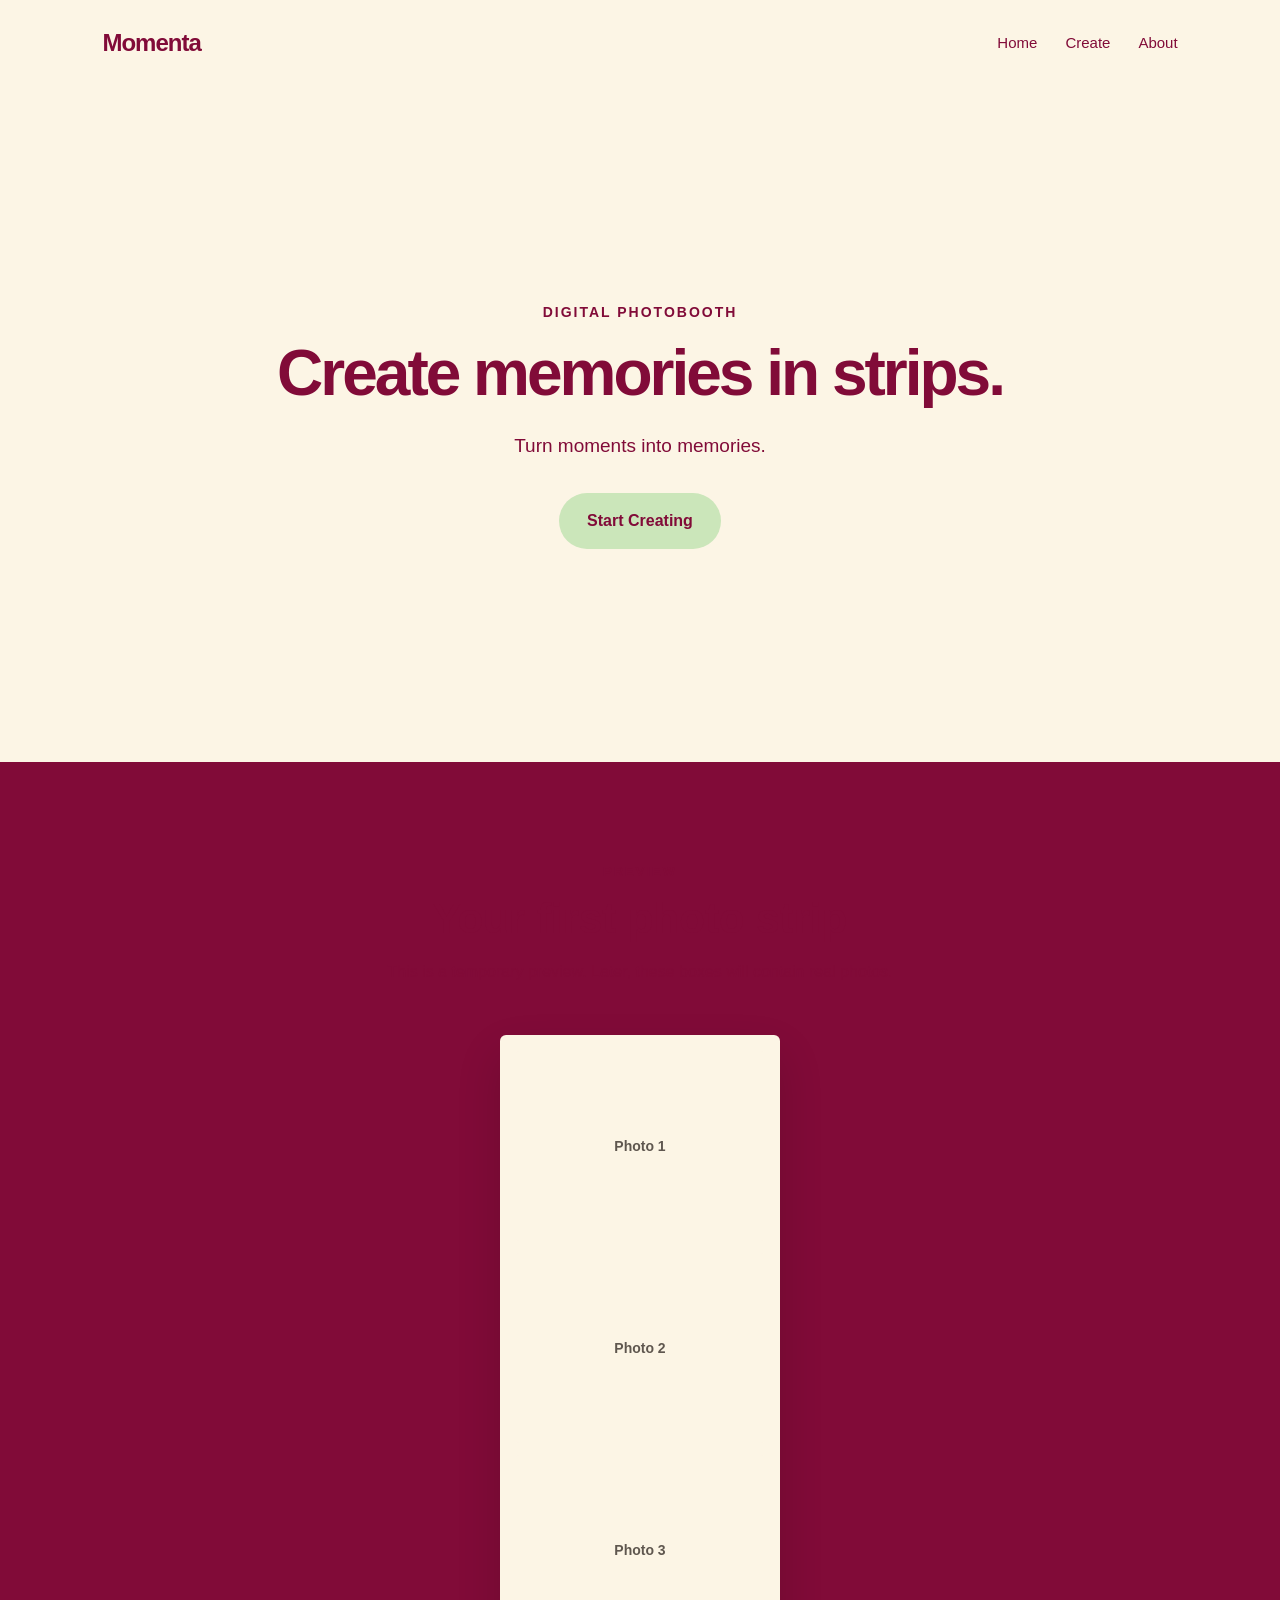
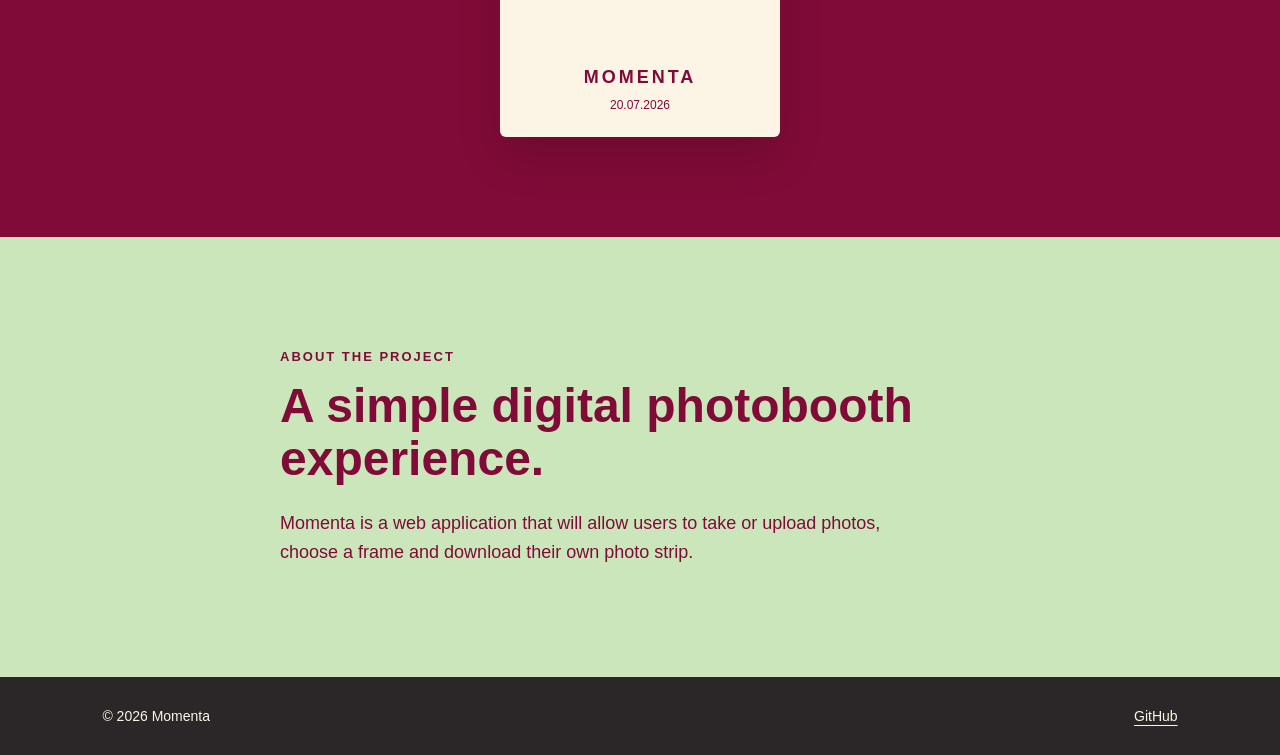
==== index1.html @ 950ce500 "Learn JavaScript fundamentals" ====
<!DOCTYPE html>
<html lang="en">
<head>
    <meta charset="UTF-8">

    <meta
        name="viewport"
        content="width=device-width, initial-scale=1.0"
    >

    <title>Momenta</title>

    <link rel="stylesheet" href="style.css">
</head>

<body>

    <!-- HEADER -->
    <header class="header">

        <a href="#" class="logo">
            Momenta
        </a>

        <nav class="navigation">
            <a href="#home">Home</a>
            <a href="#preview">Create</a>
            <a href="#about">About</a>
        </nav>

    </header>


    <!-- MAIN CONTENT -->
    <main>

        <!-- HERO SECTION -->
        <section class="hero" id="home">

            <div class="hero-content">

                <p class="hero-label">
                    Digital Photobooth
                </p>

                <h1>
                    Create memories in strips.
                </h1>

                <p class="hero-description">
                    Turn moments into memories.
                </p>

                <a href="#preview" class="primary-button">
                    Start Creating
                </a>

            </div>

        </section>


        <!-- PREVIEW SECTION -->
        <section class="preview-section" id="preview">

            <div class="section-heading">

                <p class="section-label">
                    Preview
                </p>

                <h2>
                    Your first photo strip
                </h2>

                <p>
                    This is a temporary preview. Later, these
                    boxes will contain real photos.
                </p>

            </div>


            <div class="photo-strip">

                <div class="photo-placeholder">
                    <span>Photo 1</span>
                </div>

                <div class="photo-placeholder">
                    <span>Photo 2</span>
                </div>

                <div class="photo-placeholder">
                    <span>Photo 3</span>
                </div>

                <p class="photo-strip-title">
                    MOMENTA
                </p>

                <p class="photo-strip-date">
                    20.07.2026
                </p>

            </div>

        </section>


        <!-- ABOUT SECTION -->
        <section class="about-section" id="about">

            <div class="about-content">

                <p class="section-label">
                    About the project
                </p>

                <h2>
                    A simple digital photobooth experience.
                </h2>

                <p>
                    Momenta is a web application that will allow
                    users to take or upload photos, choose a frame
                    and download their own photo strip.
                </p>

            </div>

        </section>

    </main>


    <!-- FOOTER -->
    <footer class="footer">

        <p>
            © 2026 Momenta
        </p>

        <a
            href="https://github.com/esmaktass/momenta-photobooth"
            target="_blank"
            rel="noopener noreferrer"
        >
            GitHub
        </a>

    </footer>

</body>
</html>
---- style.css ----
/* -------------------- */
/* GENERAL RESET        */
/* -------------------- */

* {
    margin: 0;
    padding: 0;
    box-sizing: border-box;
}


/* -------------------- */
/* GLOBAL STYLES        */
/* -------------------- */

html {
    scroll-behavior: smooth;
}

body {
    font-family: Arial, Helvetica, sans-serif;
    background-color: #FCF5E5;
    color: #810B38;
    line-height: 1.6;
}

a {
    color: inherit;
    text-decoration: none;
}


/* -------------------- */
/* HEADER               */
/* -------------------- */

.header {
    width: 100%;

    display: flex;
    justify-content: space-between;
    align-items: center;

    padding: 24px 8%;

    background-color: #FCF5E5;

    border-bottom: 1px solid #FCF5E5;
}

.logo {
    font-size: 24px;
    font-weight: 700;
    letter-spacing: -1px;
}

.navigation {
    display: flex;
    align-items: center;
    gap: 28px;
}

.navigation a {
    font-size: 15px;
    font-weight: 500;

    transition: opacity 0.2s ease;
}

.navigation a:hover {
    opacity: 0.55;
}


/* -------------------- */
/* HERO SECTION         */
/* -------------------- */

.hero {
    min-height: 75vh;

    display: flex;
    justify-content: center;
    align-items: center;

    padding: 80px 8%;
}

.hero-content {
    max-width: 760px;
    text-align: center;
}

.hero-label {
    margin-bottom: 16px;

    font-size: 14px;
    font-weight: 700;

    letter-spacing: 2px;
    text-transform: uppercase;
}

.hero h1 {
    font-size: 64px;
    line-height: 1.05;
    letter-spacing: -3px;
}

.hero-description {
    max-width: 580px;

    margin: 24px auto 0;

    font-size: 19px;
    color: #810B38;
}

.primary-button {
    display: inline-block;

    margin-top: 32px;
    padding: 15px 28px;

    background-color: #CBE6BA;
    color: #810B38;

    border-radius: 999px;

    font-size: 16px;
    font-weight: 600;

    transition:
        transform 0.2s ease,
        opacity 0.2s ease;
}

.primary-button:hover {
    transform: translateY(-2px);
    opacity: 0.85;
}


/* -------------------- */
/* PREVIEW SECTION      */
/* -------------------- */

.preview-section {
    display: flex;
    flex-direction: column;
    align-items: center;

    padding: 100px 8%;

    background-color: #810B38;
}

.section-heading {
    max-width: 650px;

    margin-bottom: 50px;

    text-align: center;
}

.section-label {
    margin-bottom: 12px;

    font-size: 13px;
    font-weight: 700;

    letter-spacing: 2px;
    text-transform: uppercase;
}

.section-heading h2 {
    margin-bottom: 16px;

    font-size: 42px;
    line-height: 1.15;
}

.section-heading p:last-child {
    color: #810B38;
}


/* -------------------- */
/* PHOTO STRIP          */
/* -------------------- */

.photo-strip {
    width: 280px;

    display: flex;
    flex-direction: column;
    gap: 12px;

    padding: 16px 16px 22px;

    background-color: #FCF5E5;

    border-radius: 6px;

    box-shadow: 0 20px 45px rgba(0, 0, 0, 0.14);
}

.photo-placeholder {
    height: 190px;

    display: flex;
    justify-content: center;
    align-items: center;

    background-color: #FCF5E5;

    border-radius: 3px;

    color: #5f574f;
    font-size: 14px;
    font-weight: 600;
}

.photo-strip-title {
    margin-top: 6px;

    text-align: center;

    font-size: 18px;
    font-weight: 700;
    letter-spacing: 3px;
}

.photo-strip-date {
    margin-top: -8px;

    text-align: center;

    font-size: 12px;
    color: #810B38;
}


/* -------------------- */
/* ABOUT SECTION        */
/* -------------------- */

.about-section {
    padding: 110px 8%;

    background-color: #CBE6BA;
    color: #810B38;
}

.about-content {
    max-width: 720px;
    margin: 0 auto;
}

.about-content h2 {
    margin-bottom: 24px;

    font-size: 48px;
    line-height: 1.1;
}

.about-content p:last-child {
    max-width: 630px;

    font-size: 18px;
    color: #810B38;
}


/* -------------------- */
/* FOOTER               */
/* -------------------- */

.footer {
    display: flex;
    justify-content: space-between;
    align-items: center;

    padding: 28px 8%;

    background-color: #2b2728;
    color: #FCF5E5;

    font-size: 14px;
}

.footer a {
    text-decoration: underline;
    text-underline-offset: 4px;
}


/* -------------------- */
/* TABLET DESIGN        */
/* -------------------- */

@media (max-width: 768px) {

    .header {
        flex-direction: column;
        gap: 18px;

        padding: 22px 6%;
    }

    .navigation {
        gap: 20px;
    }

    .hero {
        min-height: 65vh;
        padding: 70px 6%;
    }

    .hero h1 {
        font-size: 46px;
        letter-spacing: -2px;
    }

    .hero-description {
        font-size: 17px;
    }

    .preview-section {
        padding: 80px 6%;
    }

    .section-heading h2 {
        font-size: 34px;
    }

    .about-section {
        padding: 80px 6%;
    }

    .about-content h2 {
        font-size: 38px;
    }

}


/* -------------------- */
/* MOBILE DESIGN        */
/* -------------------- */

@media (max-width: 480px) {

    .navigation {
        gap: 15px;
    }

    .navigation a {
        font-size: 14px;
    }

    .hero {
        padding: 60px 20px;
    }

    .hero h1 {
        font-size: 38px;
    }

    .hero-description {
        font-size: 16px;
    }

    .photo-strip {
        width: 100%;
        max-width: 280px;
    }

    .photo-placeholder {
        height: 175px;
    }

    .about-content h2 {
        font-size: 32px;
    }

    .footer {
        flex-direction: column;
        gap: 10px;

        text-align: center;
    }

}
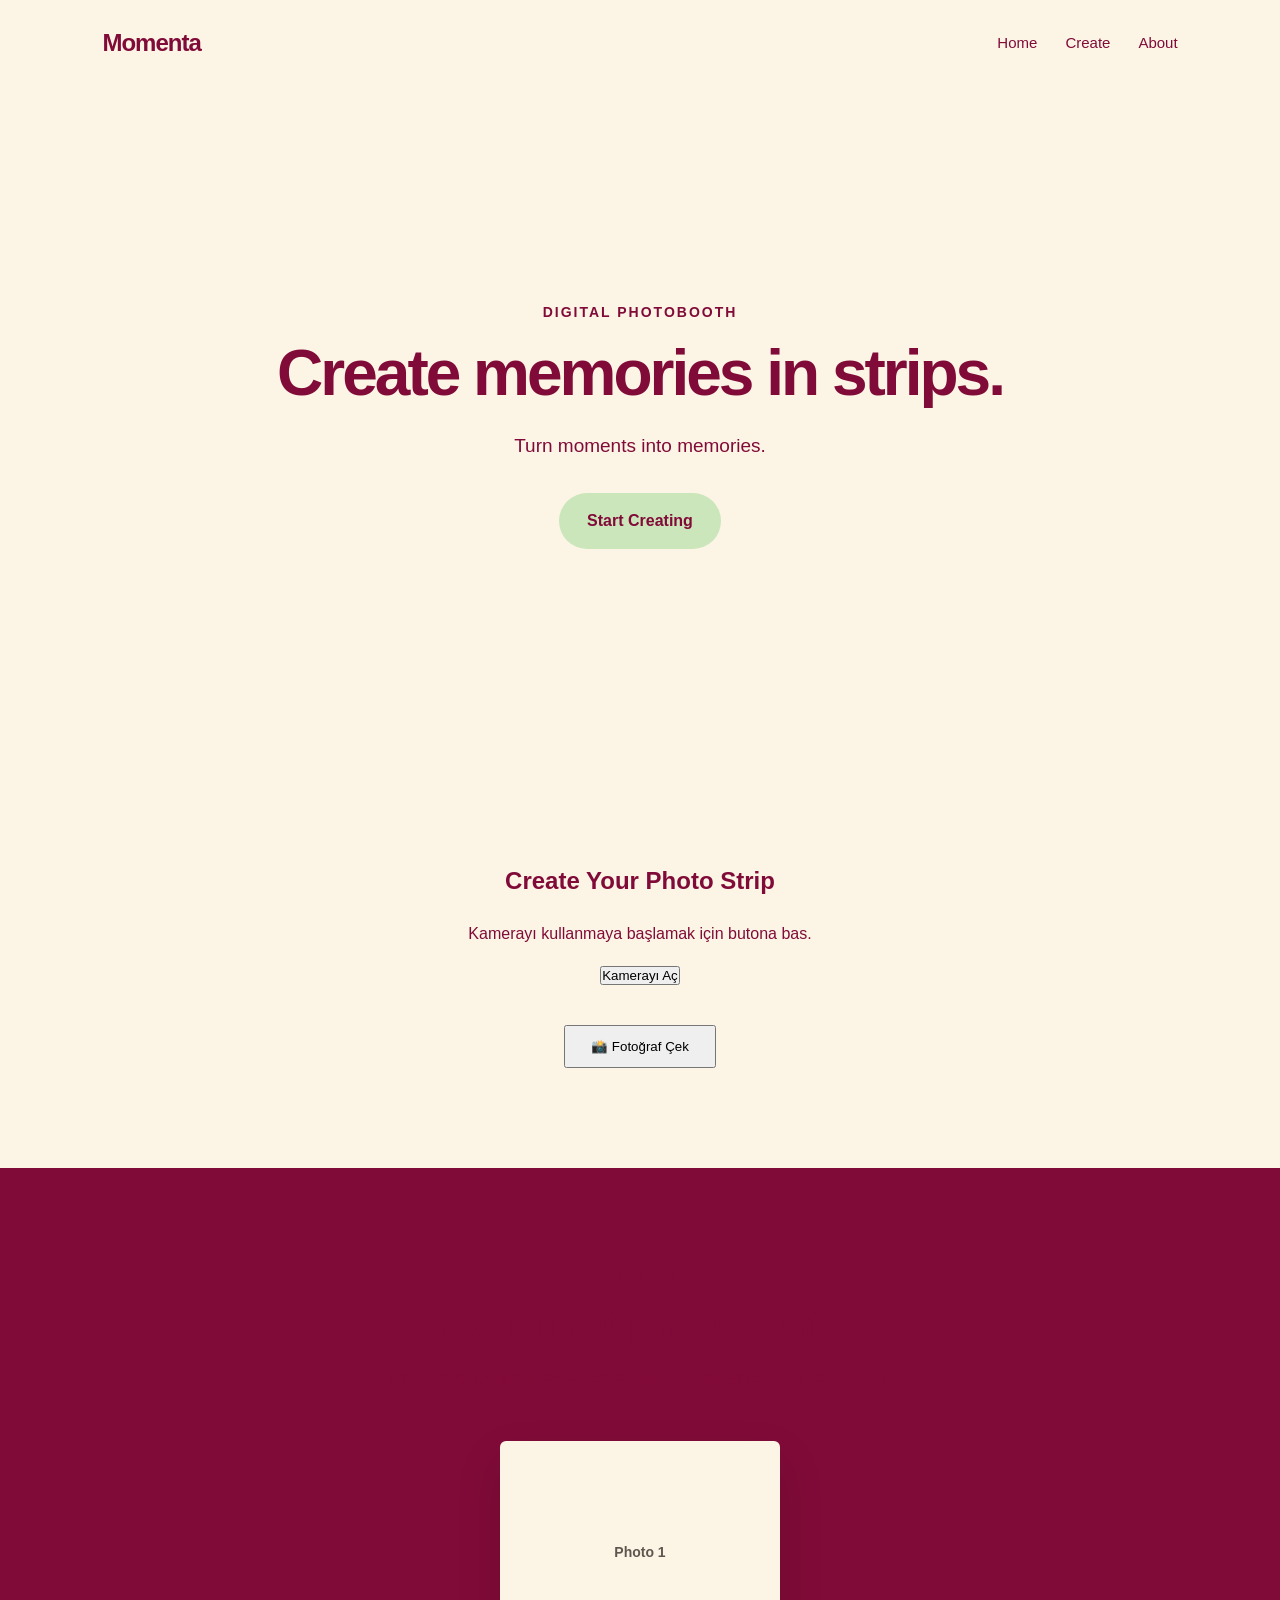
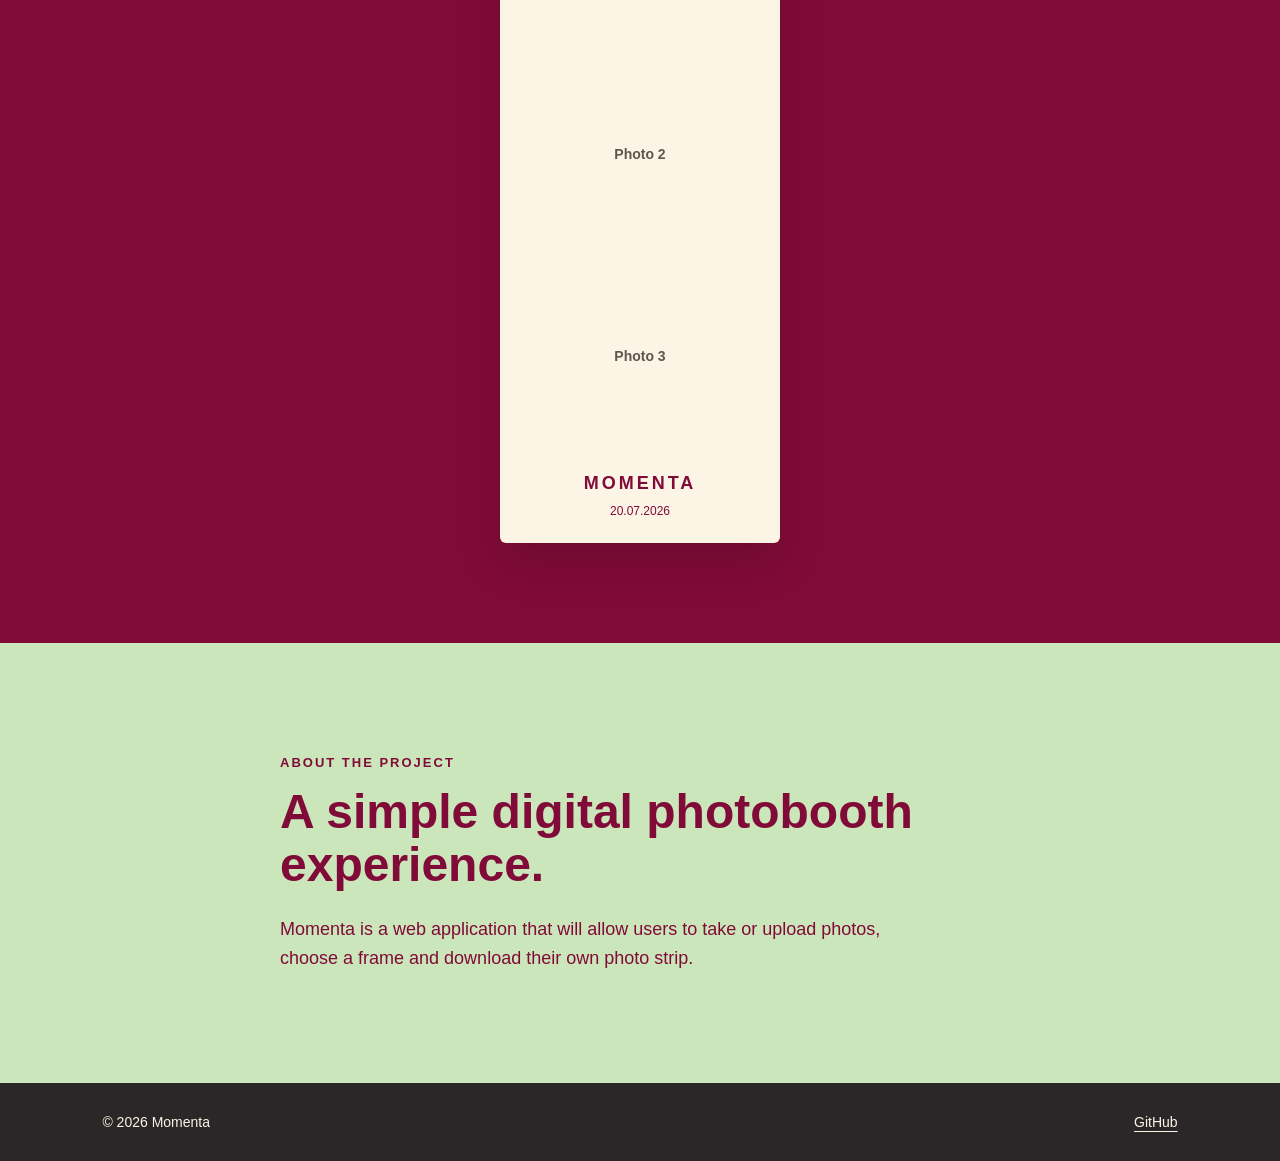
==== commit 1bf5c732: "Implement photo capture with Canvas API" ====
--- a/index1.html
+++ b/index1.html
@@ -31,6 +31,7 @@
     </header>
 
 
+
     <!-- MAIN CONTENT -->
     <main>
 
@@ -58,6 +59,43 @@
             </div>
 
         </section>
+
+      <section class="camera-section">
+
+    <h2>Create Your Photo Strip</h2>
+
+    <p id="camera-status">
+
+        Kamerayı kullanmaya başlamak için butona bas.
+
+    </p>
+
+    <button id="start-camera">
+
+        Kamerayı Aç
+
+    </button>
+
+    <video
+        id="camera"
+        autoplay
+        playsinline
+    ></video>
+    <button id="capture-photo">
+    📸 Fotoğraf Çek
+</button>
+
+<canvas
+    id="photo-canvas"
+    style="display:none;"
+></canvas>
+
+<img
+    id="photo-preview"
+    alt="Photo Preview"
+/>
+
+</section>
 
 
         <!-- PREVIEW SECTION -->
@@ -150,6 +188,6 @@
         </a>
 
     </footer>
+<script src="script.js"></script>
+</body>
 
-</body>
-</html>
--- a/style.css
+++ b/style.css
@@ -391,4 +391,67 @@
         text-align: center;
     }
 
+}
+.status-message.success {
+    color: green;
+}
+
+.status-message.error {
+    color: red;
+}
+.camera-section{
+
+    padding:100px 8%;
+
+    display:flex;
+
+    flex-direction:column;
+
+    align-items:center;
+
+    gap:20px;
+}
+
+#camera{
+
+    width:600px;
+
+    max-width:100%;
+
+    border-radius:20px;
+
+    background:#ddd;
+
+    display:none;
+}
+#camera {
+    display: none;
+    width: 600px;
+    max-width: 100%;
+    border-radius: 20px;
+    background-color: #dddddd;
+
+    transform: scaleX(-1);
+}#capture-photo{
+
+    margin-top:20px;
+
+    padding:12px 25px;
+
+    cursor:pointer;
+
+}
+
+#photo-preview{
+
+    margin-top:30px;
+
+    width:350px;
+
+    border-radius:20px;
+
+    display:none;
+
+    box-shadow:0 10px 25px rgba(0,0,0,.15);
+
 }
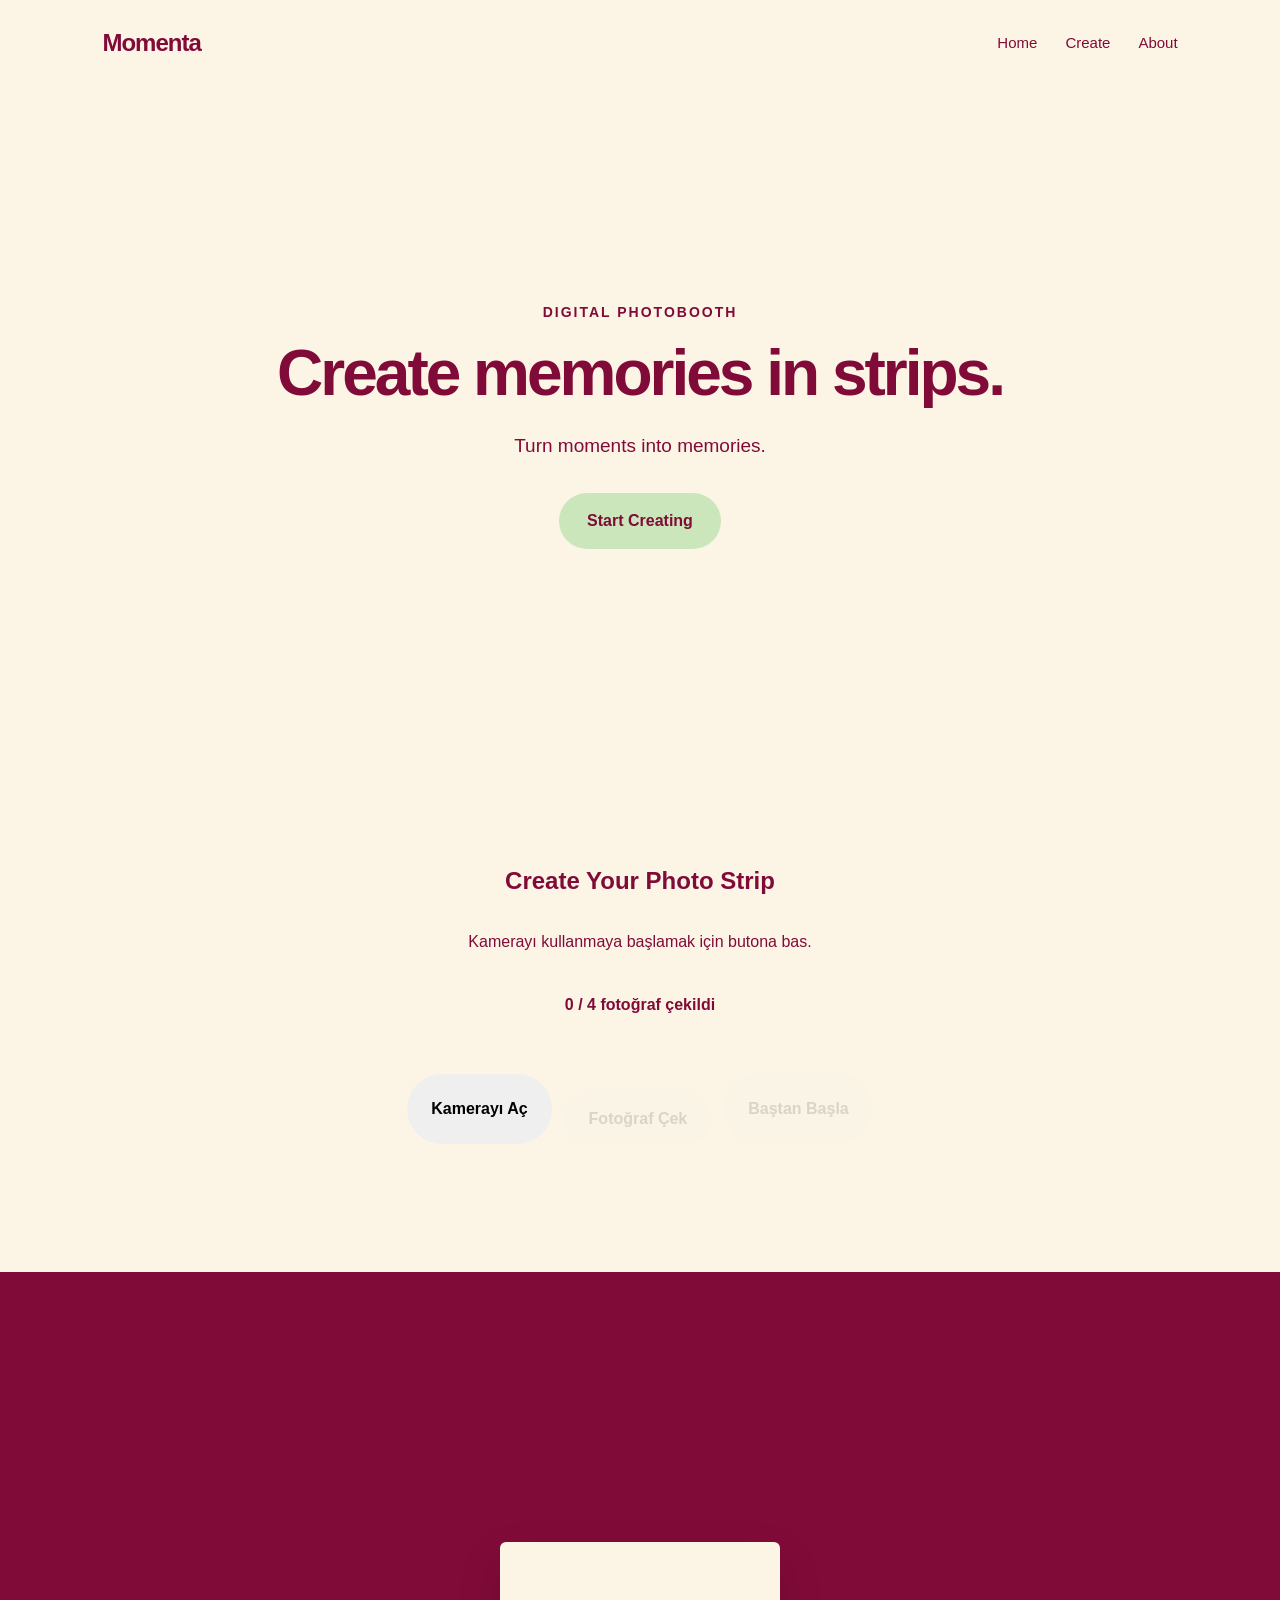
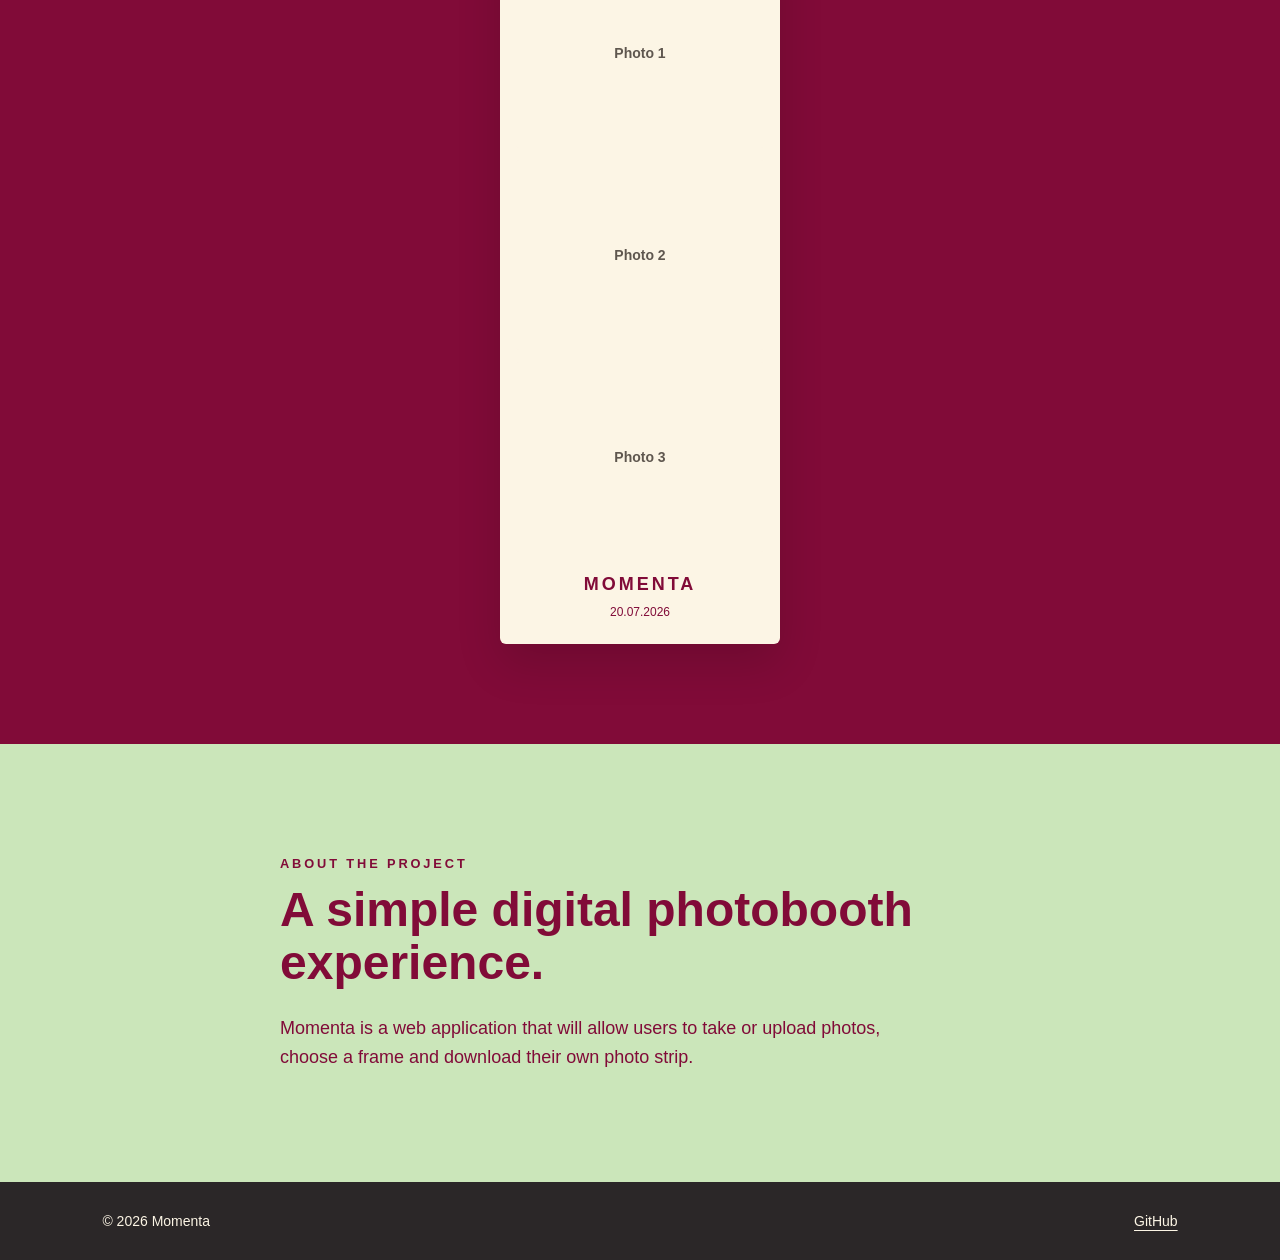
==== commit 9c894715: "Add multi-photo capture session" ====
--- a/index1.html
+++ b/index1.html
@@ -70,25 +70,53 @@
 
     </p>
 
-    <button id="start-camera">
-
-        Kamerayı Aç
-
-    </button>
-
-    <video
-        id="camera"
-        autoplay
-        playsinline
-    ></video>
-    <button id="capture-photo">
-    📸 Fotoğraf Çek
-</button>
-
-<canvas
-    id="photo-canvas"
-    style="display:none;"
-></canvas>
+           <p id="photo-counter">
+            0 / 4 fotoğraf çekildi
+        </p>
+    </div>
+
+    <div class="camera-container">
+        <video
+            id="camera"
+            autoplay
+            playsinline
+        ></video>
+    </div>
+
+    <div class="camera-actions">
+        <button id="start-camera" type="button">
+            Kamerayı Aç
+        </button>
+
+        <button id="capture-photo" type="button" disabled>
+            Fotoğraf Çek
+        </button>
+
+        <button id="reset-session" type="button" disabled>
+            Baştan Başla
+        </button>
+    </div>
+
+    <div
+        id="photo-gallery"
+        class="photo-gallery"
+        aria-label="Çekilen fotoğraflar"
+    ></div>
+
+    <section
+        id="strip-result"
+        class="strip-result"
+        hidden
+    >
+        <h3>Your Photo Strip</h3>
+
+        <canvas id="strip-canvas"></canvas>
+    </section>
+
+    <canvas
+        id="photo-canvas"
+        hidden
+    ></canvas>
 
 <img
     id="photo-preview"
--- a/style.css
+++ b/style.css
@@ -454,4 +454,134 @@
 
     box-shadow:0 10px 25px rgba(0,0,0,.15);
 
+}
+.camera-section {
+    padding: 100px 8%;
+    display: flex;
+    flex-direction: column;
+    align-items: center;
+    gap: 28px;
+    text-align: center;
+}
+
+.camera-header {
+    max-width: 650px;
+}
+
+.section-label {
+    margin-bottom: 10px;
+    font-size: 0.8rem;
+    font-weight: 700;
+    letter-spacing: 0.18rem;
+    text-transform: uppercase;
+}
+
+.camera-header h2 {
+    margin-bottom: 12px;
+    font-size: clamp(2rem, 5vw, 3.5rem);
+}
+
+#camera-status {
+    margin-bottom: 10px;
+    line-height: 1.6;
+}
+
+#photo-counter {
+    font-weight: 700;
+}
+
+.camera-container {
+    width: min(100%, 650px);
+    overflow: hidden;
+    border-radius: 24px;
+    background-color: #dddddd;
+    box-shadow: 0 18px 45px rgba(0, 0, 0, 0.12);
+}
+
+#camera {
+    display: none;
+    width: 100%;
+    aspect-ratio: 4 / 3;
+    object-fit: cover;
+
+    /* Canlı önizlemenin ayna gibi görünmesini sağlar. */
+    transform: scaleX(-1);
+}
+
+.camera-actions {
+    display: flex;
+    flex-wrap: wrap;
+    justify-content: center;
+    gap: 12px;
+}
+
+.camera-actions button {
+    padding: 13px 24px;
+    border: none;
+    border-radius: 999px;
+    font: inherit;
+    font-weight: 600;
+    cursor: pointer;
+    transition:
+        transform 0.2s ease,
+        opacity 0.2s ease;
+}
+
+.camera-actions button:hover:not(:disabled) {
+    transform: translateY(-2px);
+}
+
+.camera-actions button:disabled {
+    cursor: not-allowed;
+    opacity: 0.45;
+}
+
+.photo-gallery {
+    width: min(100%, 800px);
+    display: grid;
+    grid-template-columns: repeat(4, 1fr);
+    gap: 14px;
+}
+
+.photo-thumbnail {
+    width: 100%;
+    aspect-ratio: 4 / 3;
+    object-fit: cover;
+    border-radius: 14px;
+    box-shadow: 0 8px 20px rgba(0, 0, 0, 0.1);
+}
+
+.strip-result {
+    width: 100%;
+    margin-top: 30px;
+}
+
+.strip-result h3 {
+    margin-bottom: 24px;
+    font-size: 2rem;
+}
+
+#strip-canvas {
+    width: min(100%, 320px);
+    height: auto;
+    border-radius: 8px;
+    box-shadow: 0 18px 45px rgba(0, 0, 0, 0.18);
+}
+
+@media (max-width: 700px) {
+    .camera-section {
+        padding: 70px 5%;
+    }
+
+    .photo-gallery {
+        grid-template-columns: repeat(2, 1fr);
+    }
+
+    .camera-actions {
+        width: 100%;
+    }
+
+    .camera-actions button {
+        flex: 1 1 150px;
+    }
 }
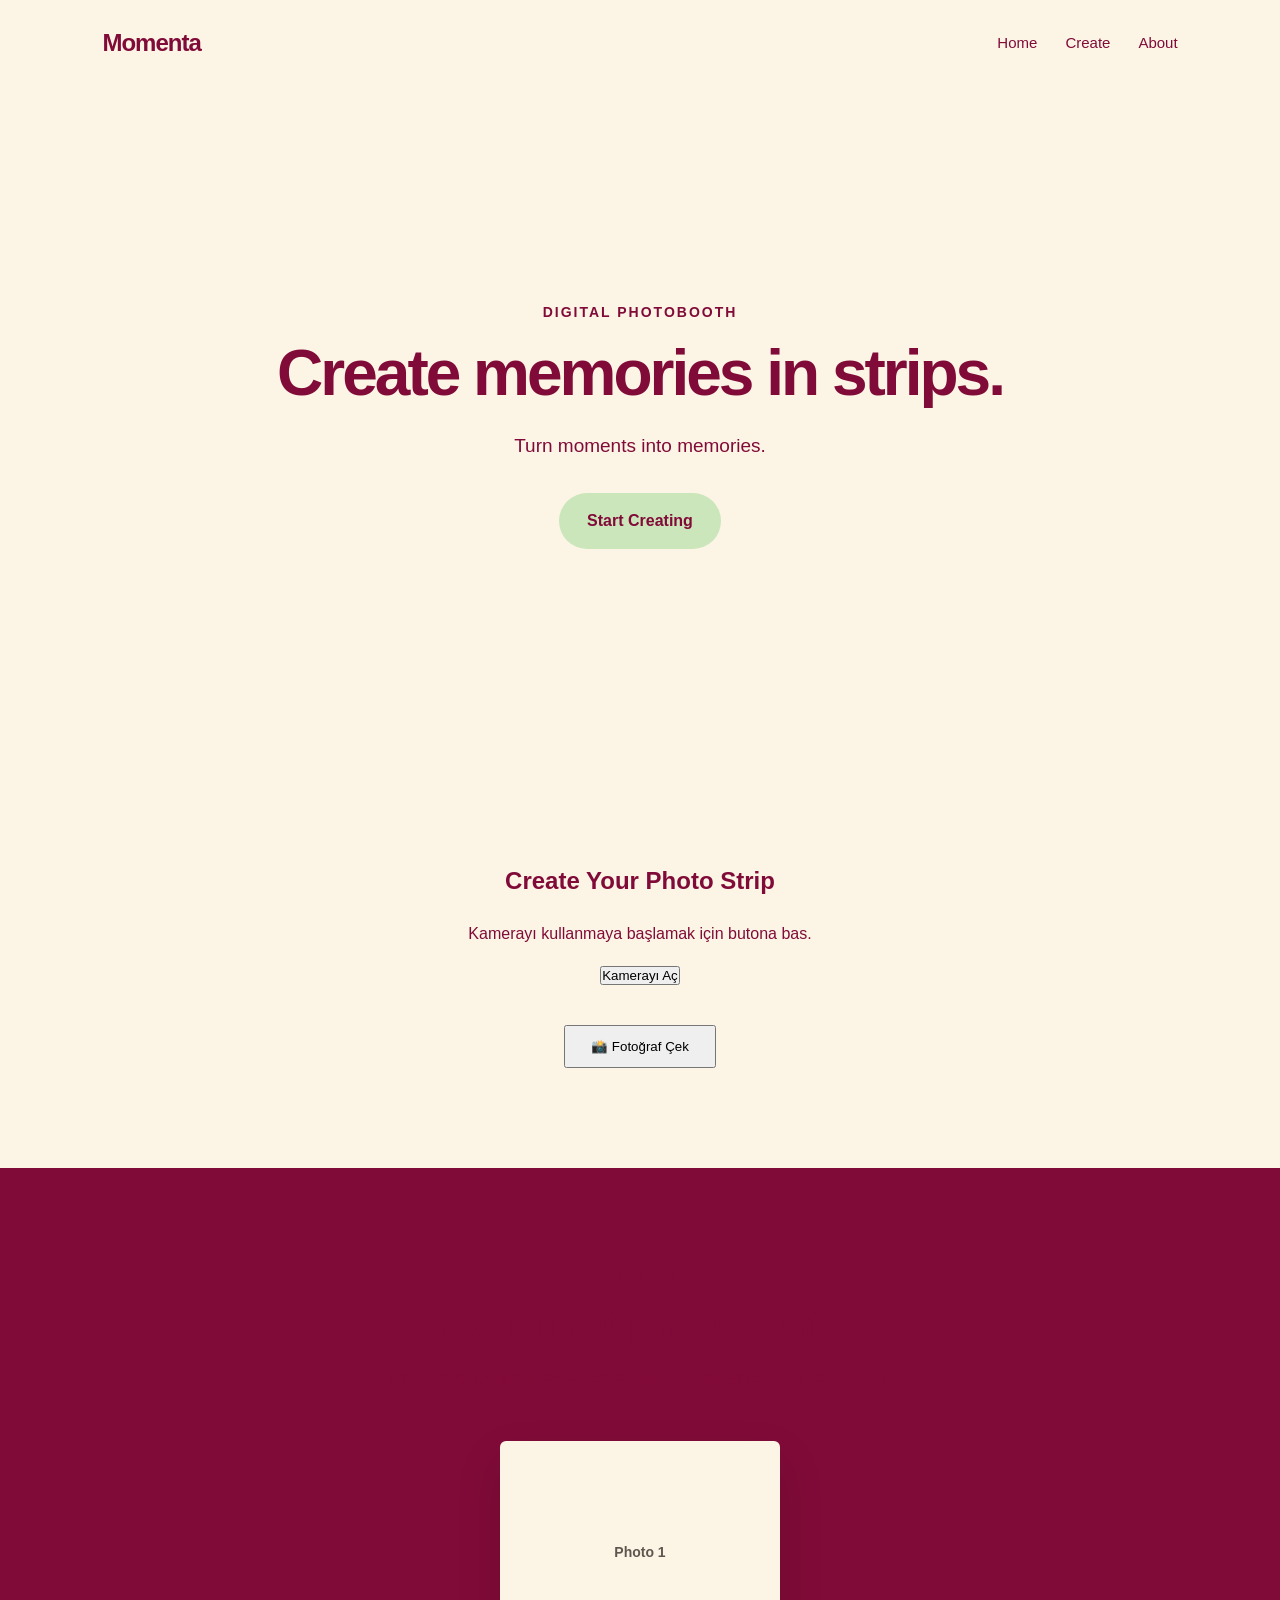
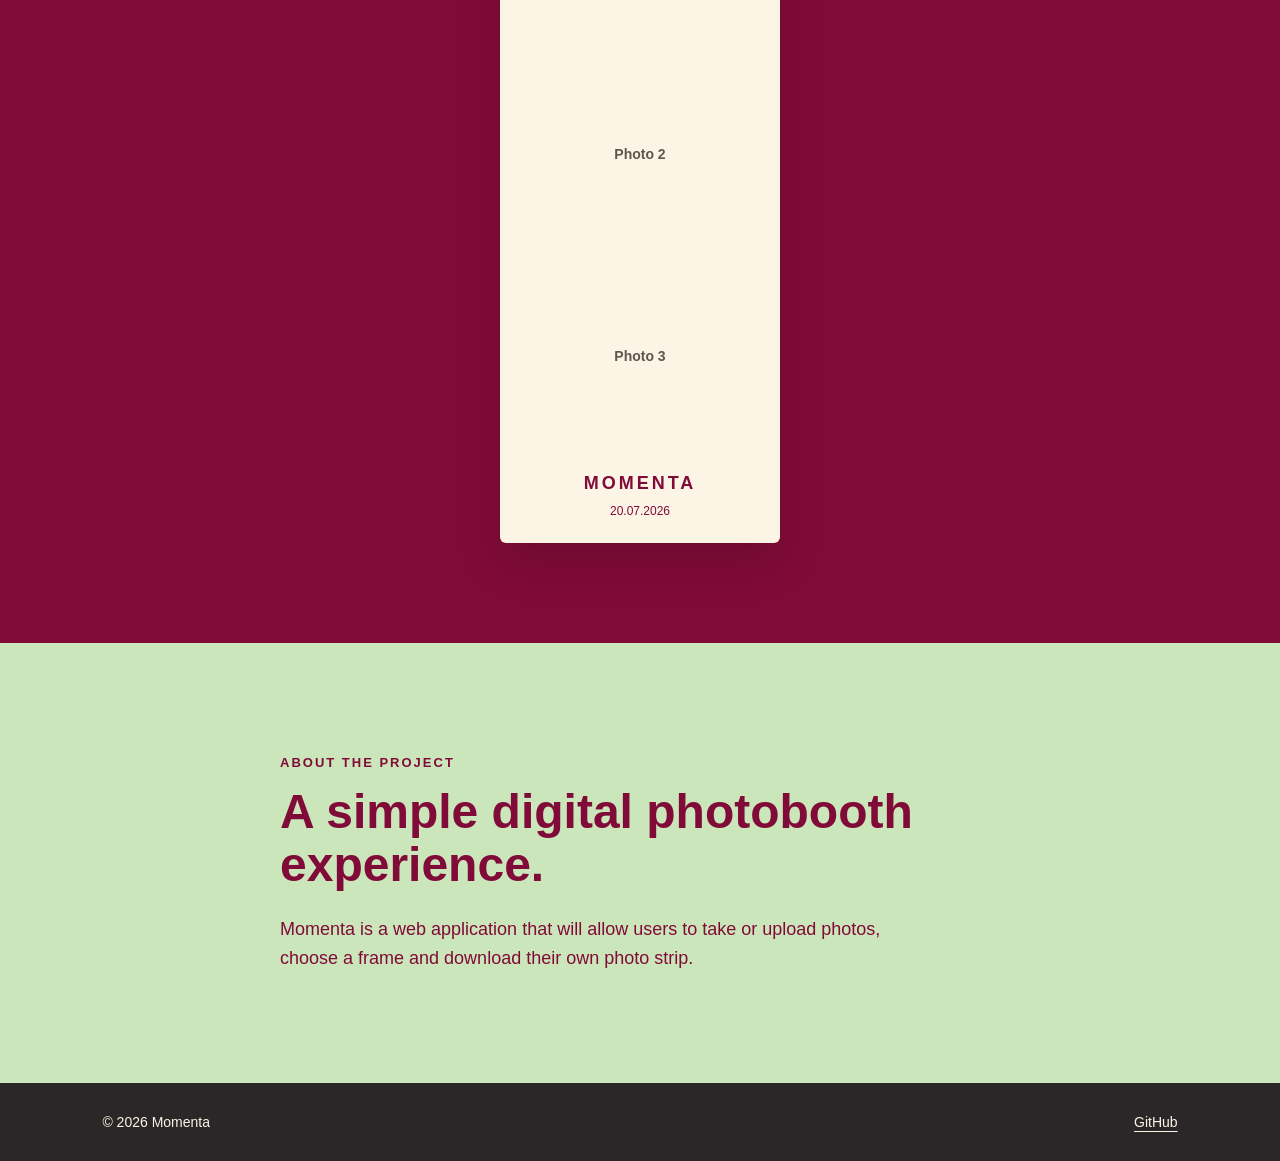
==== commit 7f309503: "Implement photo capture with Canvas API" ====
--- a/index1.html
+++ b/index1.html
@@ -70,53 +70,25 @@
 
     </p>
 
-           <p id="photo-counter">
-            0 / 4 fotoğraf çekildi
-        </p>
-    </div>
+    <button id="start-camera">
 
-    <div class="camera-container">
-        <video
-            id="camera"
-            autoplay
-            playsinline
-        ></video>
-    </div>
+        Kamerayı Aç
 
-    <div class="camera-actions">
-        <button id="start-camera" type="button">
-            Kamerayı Aç
-        </button>
+    </button>
 
-        <button id="capture-photo" type="button" disabled>
-            Fotoğraf Çek
-        </button>
+    <video
+        id="camera"
+        autoplay
+        playsinline
+    ></video>
+    <button id="capture-photo">
+    📸 Fotoğraf Çek
+</button>
 
-        <button id="reset-session" type="button" disabled>
-            Baştan Başla
-        </button>
-    </div>
-
-    <div
-        id="photo-gallery"
-        class="photo-gallery"
-        aria-label="Çekilen fotoğraflar"
-    ></div>
-
-    <section
-        id="strip-result"
-        class="strip-result"
-        hidden
-    >
-        <h3>Your Photo Strip</h3>
-
-        <canvas id="strip-canvas"></canvas>
-    </section>
-
-    <canvas
-        id="photo-canvas"
-        hidden
-    ></canvas>
+<canvas
+    id="photo-canvas"
+    style="display:none;"
+></canvas>
 
 <img
     id="photo-preview"
--- a/style.css
+++ b/style.css
@@ -454,134 +454,4 @@
 
     box-shadow:0 10px 25px rgba(0,0,0,.15);
 
-}
-.camera-section {
-    padding: 100px 8%;
-    display: flex;
-    flex-direction: column;
-    align-items: center;
-    gap: 28px;
-    text-align: center;
-}
-
-.camera-header {
-    max-width: 650px;
-}
-
-.section-label {
-    margin-bottom: 10px;
-    font-size: 0.8rem;
-    font-weight: 700;
-    letter-spacing: 0.18rem;
-    text-transform: uppercase;
-}
-
-.camera-header h2 {
-    margin-bottom: 12px;
-    font-size: clamp(2rem, 5vw, 3.5rem);
-}
-
-#camera-status {
-    margin-bottom: 10px;
-    line-height: 1.6;
-}
-
-#photo-counter {
-    font-weight: 700;
-}
-
-.camera-container {
-    width: min(100%, 650px);
-    overflow: hidden;
-    border-radius: 24px;
-    background-color: #dddddd;
-    box-shadow: 0 18px 45px rgba(0, 0, 0, 0.12);
-}
-
-#camera {
-    display: none;
-    width: 100%;
-    aspect-ratio: 4 / 3;
-    object-fit: cover;
-
-    /* Canlı önizlemenin ayna gibi görünmesini sağlar. */
-    transform: scaleX(-1);
-}
-
-.camera-actions {
-    display: flex;
-    flex-wrap: wrap;
-    justify-content: center;
-    gap: 12px;
-}
-
-.camera-actions button {
-    padding: 13px 24px;
-    border: none;
-    border-radius: 999px;
-    font: inherit;
-    font-weight: 600;
-    cursor: pointer;
-    transition:
-        transform 0.2s ease,
-        opacity 0.2s ease;
-}
-
-.camera-actions button:hover:not(:disabled) {
-    transform: translateY(-2px);
-}
-
-.camera-actions button:disabled {
-    cursor: not-allowed;
-    opacity: 0.45;
-}
-
-.photo-gallery {
-    width: min(100%, 800px);
-    display: grid;
-    grid-template-columns: repeat(4, 1fr);
-    gap: 14px;
-}
-
-.photo-thumbnail {
-    width: 100%;
-    aspect-ratio: 4 / 3;
-    object-fit: cover;
-    border-radius: 14px;
-    box-shadow: 0 8px 20px rgba(0, 0, 0, 0.1);
-}
-
-.strip-result {
-    width: 100%;
-    margin-top: 30px;
-}
-
-.strip-result h3 {
-    margin-bottom: 24px;
-    font-size: 2rem;
-}
-
-#strip-canvas {
-    width: min(100%, 320px);
-    height: auto;
-    border-radius: 8px;
-    box-shadow: 0 18px 45px rgba(0, 0, 0, 0.18);
-}
-
-@media (max-width: 700px) {
-    .camera-section {
-        padding: 70px 5%;
-    }
-
-    .photo-gallery {
-        grid-template-columns: repeat(2, 1fr);
-    }
-
-    .camera-actions {
-        width: 100%;
-    }
-
-    .camera-actions button {
-        flex: 1 1 150px;
-    }
 }
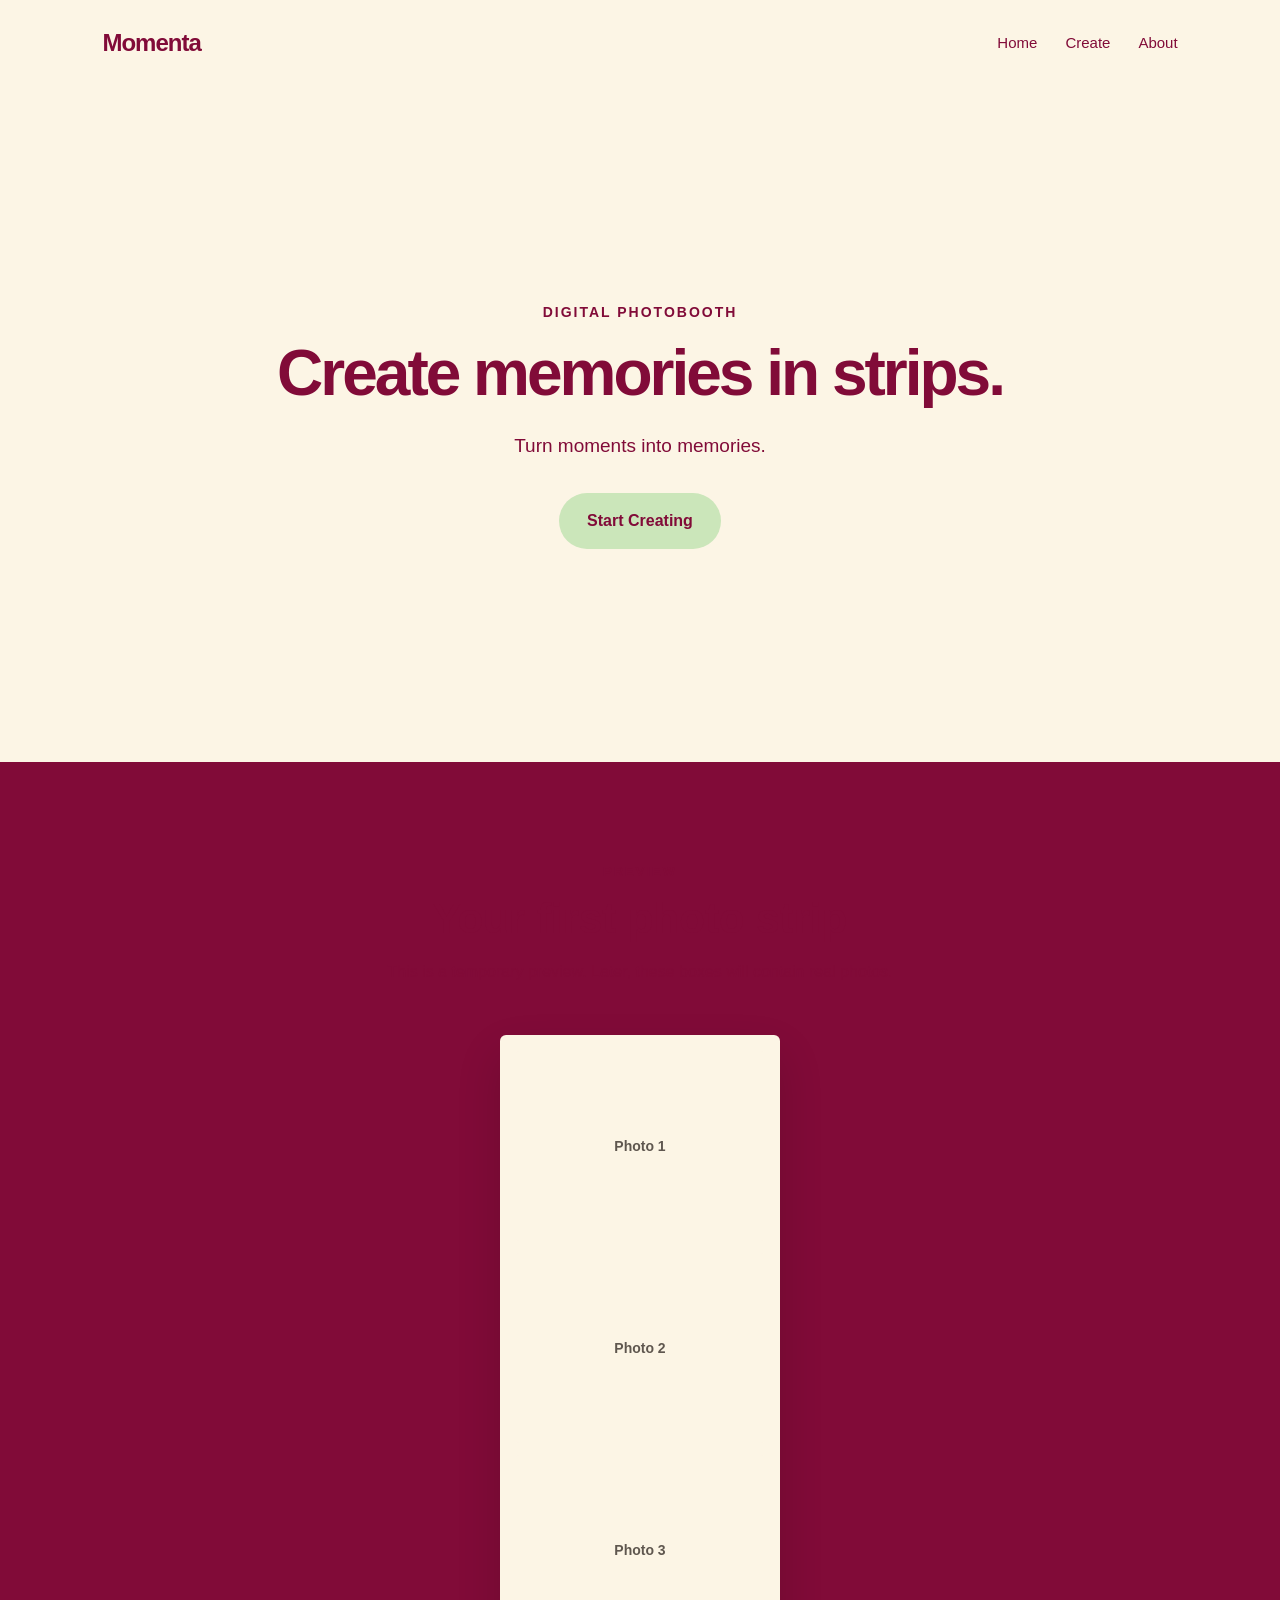
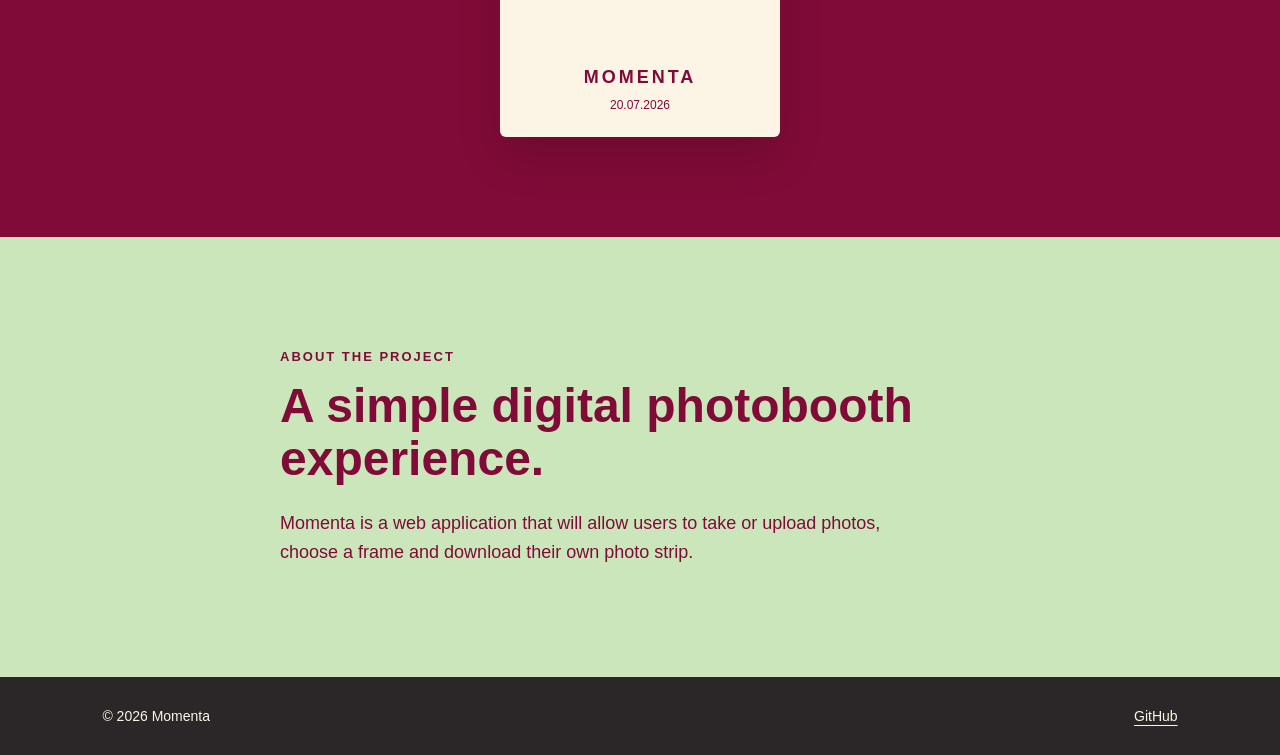
==== commit b7132c07: "Learn JavaScript fundamentals" ====
--- a/index1.html
+++ b/index1.html
@@ -31,7 +31,6 @@
     </header>
 
 
-
     <!-- MAIN CONTENT -->
     <main>
 
@@ -59,43 +58,6 @@
             </div>
 
         </section>
-
-      <section class="camera-section">
-
-    <h2>Create Your Photo Strip</h2>
-
-    <p id="camera-status">
-
-        Kamerayı kullanmaya başlamak için butona bas.
-
-    </p>
-
-    <button id="start-camera">
-
-        Kamerayı Aç
-
-    </button>
-
-    <video
-        id="camera"
-        autoplay
-        playsinline
-    ></video>
-    <button id="capture-photo">
-    📸 Fotoğraf Çek
-</button>
-
-<canvas
-    id="photo-canvas"
-    style="display:none;"
-></canvas>
-
-<img
-    id="photo-preview"
-    alt="Photo Preview"
-/>
-
-</section>
 
 
         <!-- PREVIEW SECTION -->
@@ -188,6 +150,6 @@
         </a>
 
     </footer>
-<script src="script.js"></script>
+
 </body>
-
+</html>
--- a/style.css
+++ b/style.css
@@ -391,67 +391,4 @@
         text-align: center;
     }
 
-}
-.status-message.success {
-    color: green;
-}
-
-.status-message.error {
-    color: red;
-}
-.camera-section{
-
-    padding:100px 8%;
-
-    display:flex;
-
-    flex-direction:column;
-
-    align-items:center;
-
-    gap:20px;
-}
-
-#camera{
-
-    width:600px;
-
-    max-width:100%;
-
-    border-radius:20px;
-
-    background:#ddd;
-
-    display:none;
-}
-#camera {
-    display: none;
-    width: 600px;
-    max-width: 100%;
-    border-radius: 20px;
-    background-color: #dddddd;
-
-    transform: scaleX(-1);
-}#capture-photo{
-
-    margin-top:20px;
-
-    padding:12px 25px;
-
-    cursor:pointer;
-
-}
-
-#photo-preview{
-
-    margin-top:30px;
-
-    width:350px;
-
-    border-radius:20px;
-
-    display:none;
-
-    box-shadow:0 10px 25px rgba(0,0,0,.15);
-
 }
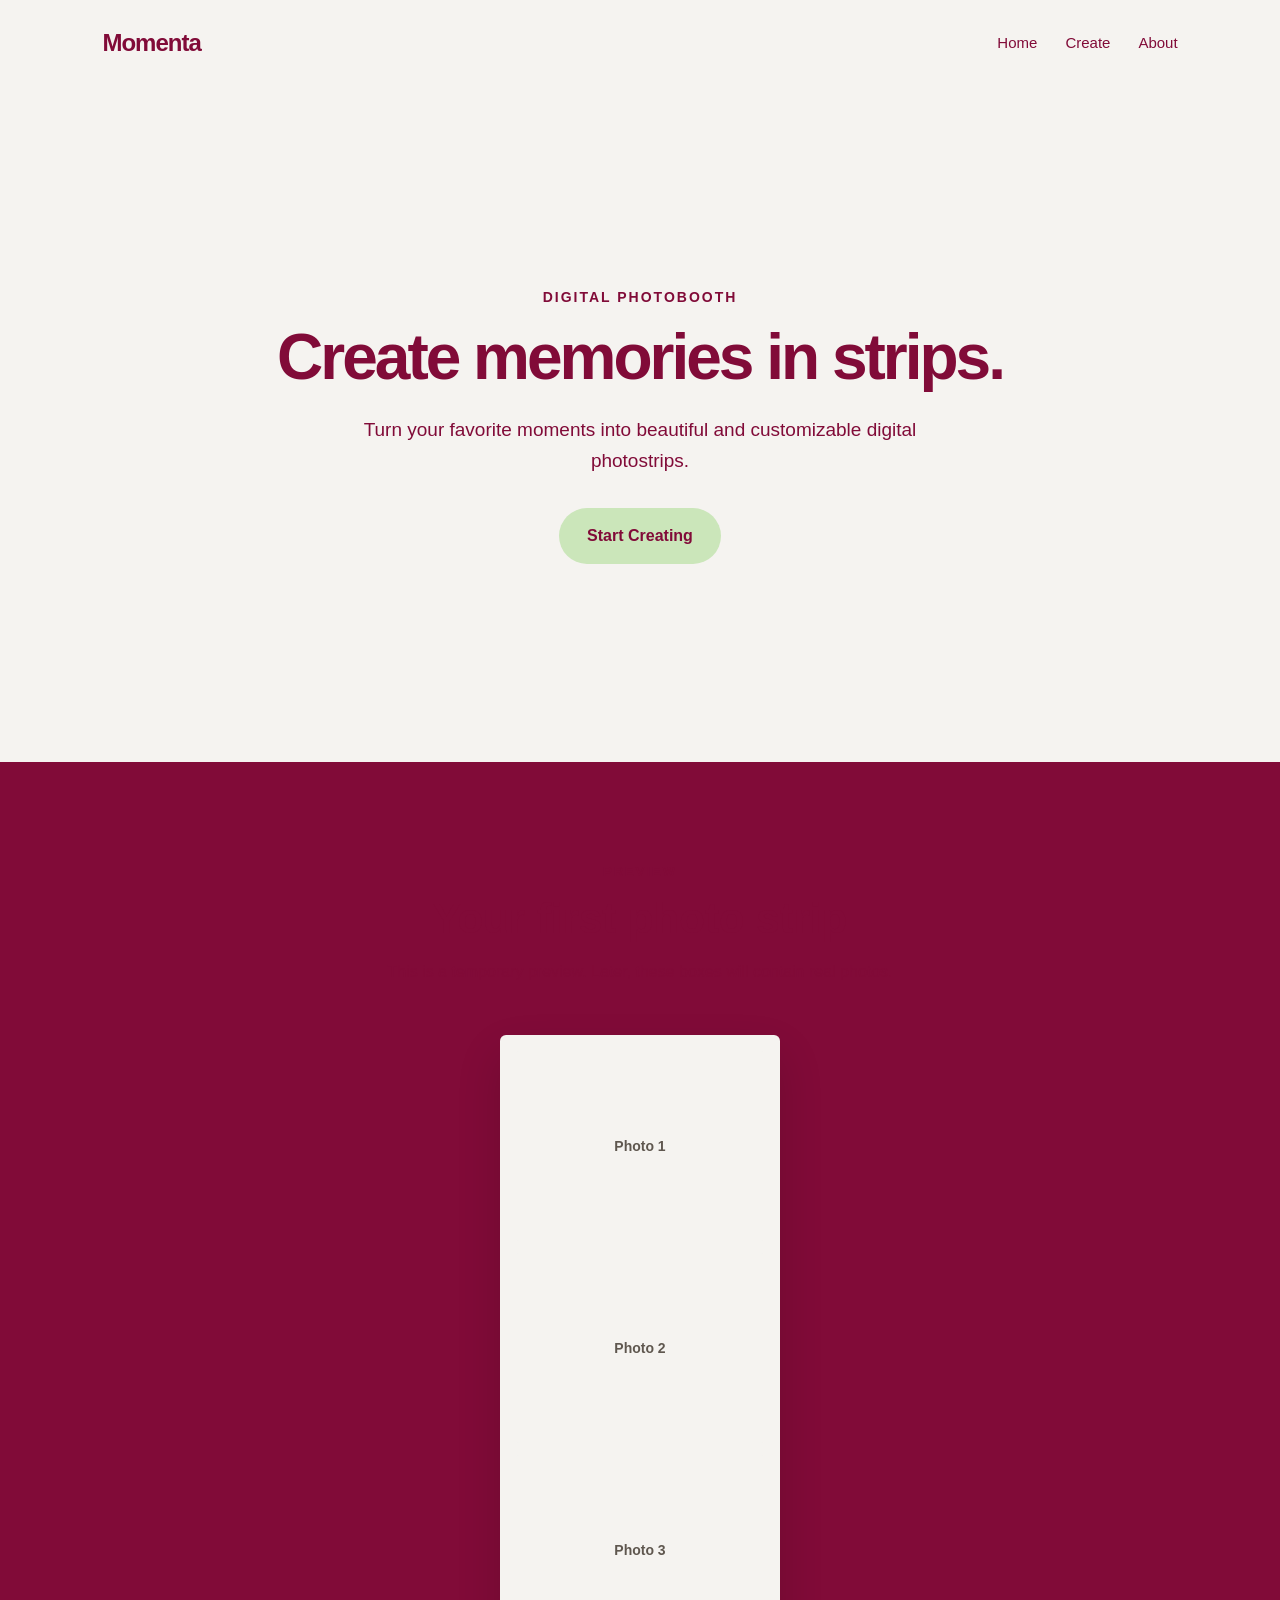
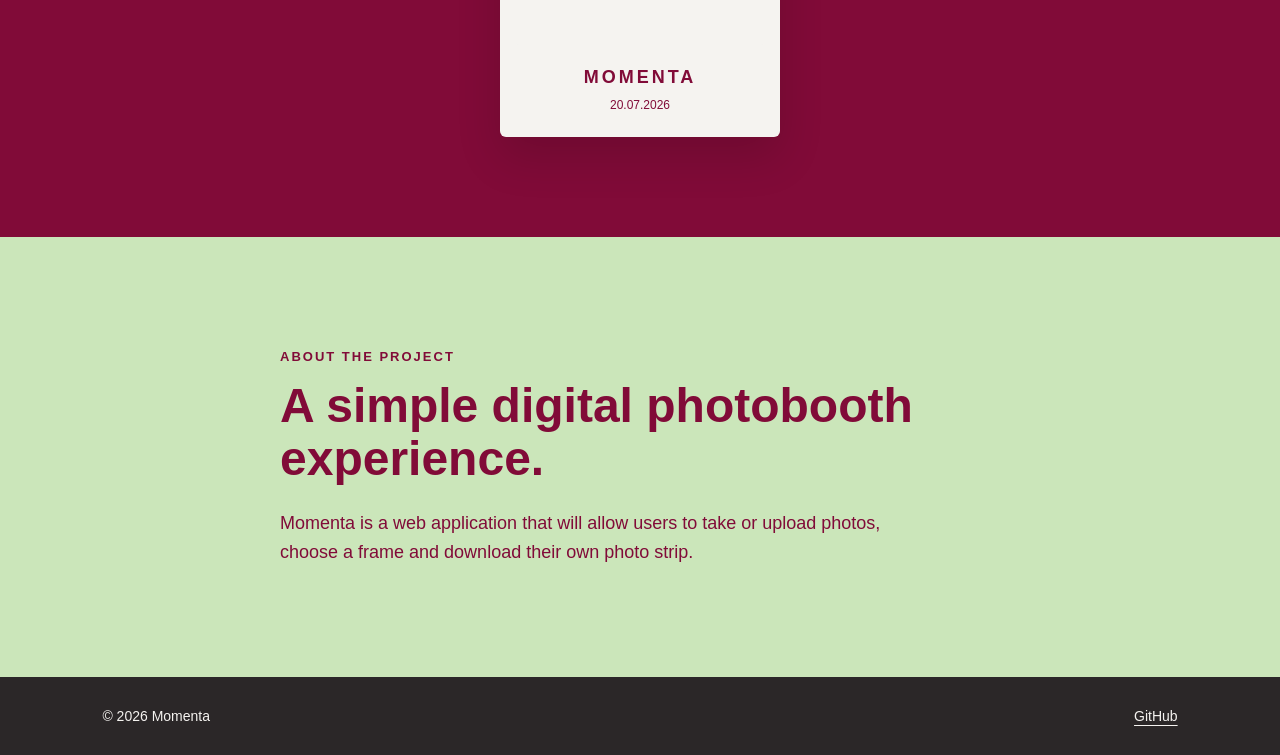
==== commit cc4a573a: "Create responsive landing page" ====
--- a/index1.html
+++ b/index1.html
@@ -48,7 +48,8 @@
                 </h1>
 
                 <p class="hero-description">
-                    Turn moments into memories.
+                    Turn your favorite moments into beautiful
+                    and customizable digital photostrips.
                 </p>
 
                 <a href="#preview" class="primary-button">
--- a/style.css
+++ b/style.css
@@ -19,7 +19,7 @@
 
 body {
     font-family: Arial, Helvetica, sans-serif;
-    background-color: #FCF5E5;
+    background-color: #F5F3F0;
     color: #810B38;
     line-height: 1.6;
 }
@@ -43,9 +43,9 @@
 
     padding: 24px 8%;
 
-    background-color: #FCF5E5;
-
-    border-bottom: 1px solid #FCF5E5;
+    background-color: #F5F3F0;
+
+    border-bottom: 1px solid #F5F3F0;
 }
 
 .logo {
@@ -198,7 +198,7 @@
 
     padding: 16px 16px 22px;
 
-    background-color: #FCF5E5;
+    background-color: #F5F3F0;
 
     border-radius: 6px;
 
@@ -212,7 +212,7 @@
     justify-content: center;
     align-items: center;
 
-    background-color: #FCF5E5;
+    background-color: #F5F3F0;
 
     border-radius: 3px;
 
@@ -284,7 +284,7 @@
     padding: 28px 8%;
 
     background-color: #2b2728;
-    color: #FCF5E5;
+    color: #F5F3F0;
 
     font-size: 14px;
 }
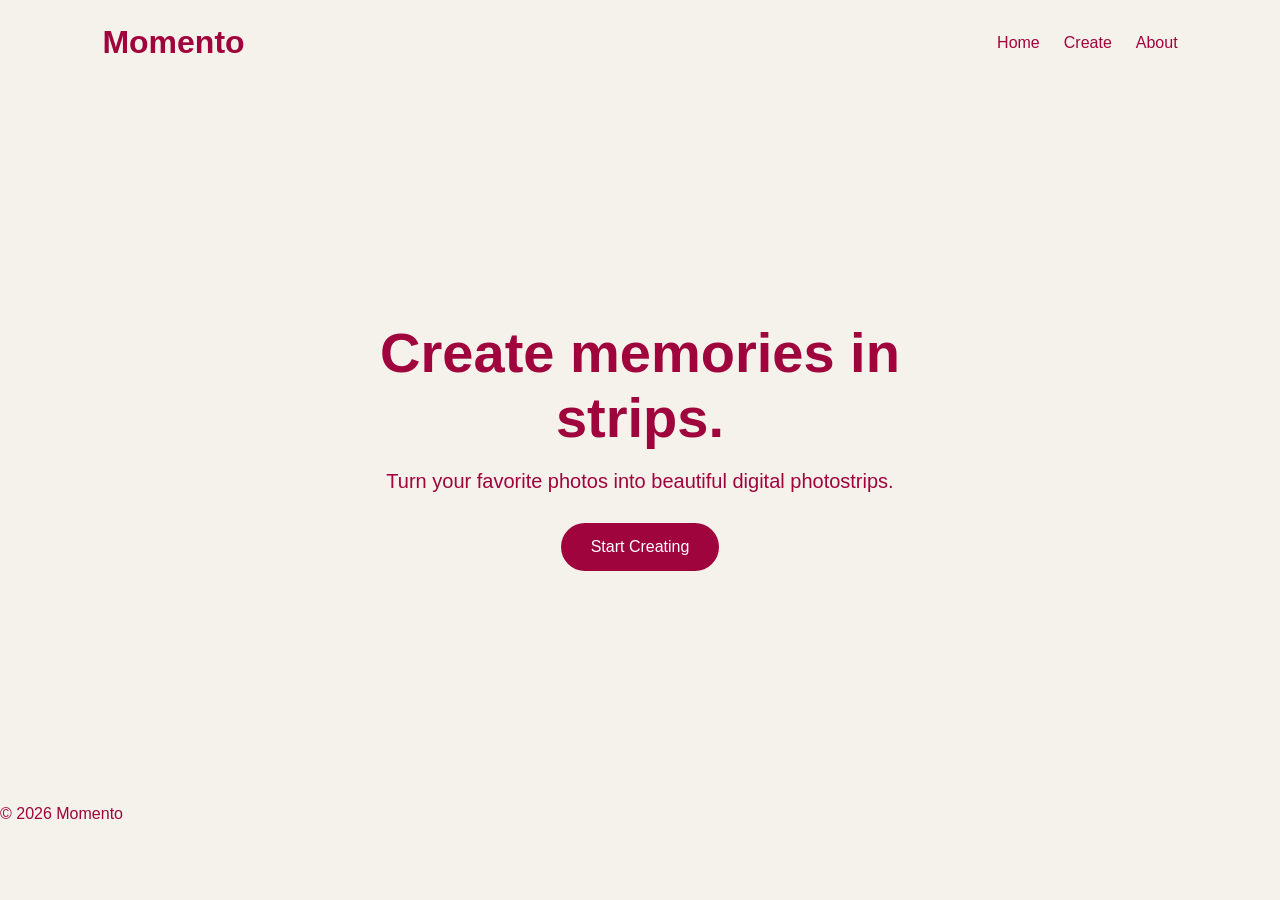
==== commit 67e107d0: "Initialize project" ====
--- a/index1.html
+++ b/index1.html
@@ -1,156 +1,54 @@
 <!DOCTYPE html>
 <html lang="en">
+
 <head>
     <meta charset="UTF-8">
+    <meta name="viewport" content="width=device-width, initial-scale=1.0">
 
-    <meta
-        name="viewport"
-        content="width=device-width, initial-scale=1.0"
-    >
-
-    <title>Momenta</title>
+    <title>Momento</title>
 
     <link rel="stylesheet" href="style.css">
 </head>
 
 <body>
 
-    <!-- HEADER -->
-    <header class="header">
+    <header>
 
-        <a href="#" class="logo">
-            Momenta
-        </a>
+        <h1>Momento</h1>
 
-        <nav class="navigation">
-            <a href="#home">Home</a>
-            <a href="#preview">Create</a>
-            <a href="#about">About</a>
+        <nav>
+            <a href="#">Home</a>
+            <a href="#">Create</a>
+            <a href="#">About</a>
         </nav>
 
     </header>
 
 
-    <!-- MAIN CONTENT -->
     <main>
 
-        <!-- HERO SECTION -->
-        <section class="hero" id="home">
+        <section class="hero">
 
-            <div class="hero-content">
+            <h2>Create memories in strips.</h2>
 
-                <p class="hero-label">
-                    Digital Photobooth
-                </p>
+            <p>
+                Turn your favorite photos into beautiful digital photostrips.
+            </p>
 
-                <h1>
-                    Create memories in strips.
-                </h1>
-
-                <p class="hero-description">
-                    Turn your favorite moments into beautiful
-                    and customizable digital photostrips.
-                </p>
-
-                <a href="#preview" class="primary-button">
-                    Start Creating
-                </a>
-
-            </div>
-
-        </section>
-
-
-        <!-- PREVIEW SECTION -->
-        <section class="preview-section" id="preview">
-
-            <div class="section-heading">
-
-                <p class="section-label">
-                    Preview
-                </p>
-
-                <h2>
-                    Your first photo strip
-                </h2>
-
-                <p>
-                    This is a temporary preview. Later, these
-                    boxes will contain real photos.
-                </p>
-
-            </div>
-
-
-            <div class="photo-strip">
-
-                <div class="photo-placeholder">
-                    <span>Photo 1</span>
-                </div>
-
-                <div class="photo-placeholder">
-                    <span>Photo 2</span>
-                </div>
-
-                <div class="photo-placeholder">
-                    <span>Photo 3</span>
-                </div>
-
-                <p class="photo-strip-title">
-                    MOMENTA
-                </p>
-
-                <p class="photo-strip-date">
-                    20.07.2026
-                </p>
-
-            </div>
-
-        </section>
-
-
-        <!-- ABOUT SECTION -->
-        <section class="about-section" id="about">
-
-            <div class="about-content">
-
-                <p class="section-label">
-                    About the project
-                </p>
-
-                <h2>
-                    A simple digital photobooth experience.
-                </h2>
-
-                <p>
-                    Momenta is a web application that will allow
-                    users to take or upload photos, choose a frame
-                    and download their own photo strip.
-                </p>
-
-            </div>
+            <button>Start Creating</button>
 
         </section>
 
     </main>
 
 
-    <!-- FOOTER -->
-    <footer class="footer">
+    <footer>
 
-        <p>
-            © 2026 Momenta
-        </p>
-
-        <a
-            href="https://github.com/esmaktass/momenta-photobooth"
-            target="_blank"
-            rel="noopener noreferrer"
-        >
-            GitHub
-        </a>
+        <p>© 2026 Momento</p>
 
     </footer>
 
 </body>
-</html>+
+</html>
+
--- a/style.css
+++ b/style.css
@@ -1,394 +1,83 @@
-/* -------------------- */
-/* GENERAL RESET        */
-/* -------------------- */
-
 * {
     margin: 0;
     padding: 0;
     box-sizing: border-box;
 }
 
-
-/* -------------------- */
-/* GLOBAL STYLES        */
-/* -------------------- */
-
-html {
-    scroll-behavior: smooth;
+body {
+    font-family: Arial, sans-serif;
+    background-color: #f5f1eb;
+    color: #9f043d;
 }
 
-body {
-    font-family: Arial, Helvetica, sans-serif;
-    background-color: #F5F3F0;
-    color: #810B38;
-    line-height: 1.6;
-}
-
-a {
-    color: inherit;
-    text-decoration: none;
-}
-
-
-/* -------------------- */
-/* HEADER               */
-/* -------------------- */
-
-.header {
-    width: 100%;
-
+header {
     display: flex;
     justify-content: space-between;
     align-items: center;
 
     padding: 24px 8%;
-
-    background-color: #F5F3F0;
-
-    border-bottom: 1px solid #F5F3F0;
 }
 
-.logo {
-    font-size: 24px;
-    font-weight: 700;
-    letter-spacing: -1px;
+nav {
+    display: flex;
+    gap: 24px;
 }
 
-.navigation {
-    display: flex;
-    align-items: center;
-    gap: 28px;
+nav a {
+    text-decoration: none;
+    color: #9f043d;
 }
 
-.navigation a {
-    font-size: 15px;
-    font-weight: 500;
-
-    transition: opacity 0.2s ease;
-}
-
-.navigation a:hover {
-    opacity: 0.55;
-}
-
-
-/* -------------------- */
-/* HERO SECTION         */
-/* -------------------- */
-
 .hero {
-    min-height: 75vh;
+    min-height: 80vh;
 
     display: flex;
+    flex-direction: column;
     justify-content: center;
     align-items: center;
-
-    padding: 80px 8%;
-}
-
-.hero-content {
-    max-width: 760px;
-    text-align: center;
-}
-
-.hero-label {
-    margin-bottom: 16px;
-
-    font-size: 14px;
-    font-weight: 700;
-
-    letter-spacing: 2px;
-    text-transform: uppercase;
-}
-
-.hero h1 {
-    font-size: 64px;
-    line-height: 1.05;
-    letter-spacing: -3px;
-}
-
-.hero-description {
-    max-width: 580px;
-
-    margin: 24px auto 0;
-
-    font-size: 19px;
-    color: #810B38;
-}
-
-.primary-button {
-    display: inline-block;
-
-    margin-top: 32px;
-    padding: 15px 28px;
-
-    background-color: #CBE6BA;
-    color: #810B38;
-
-    border-radius: 999px;
-
-    font-size: 16px;
-    font-weight: 600;
-
-    transition:
-        transform 0.2s ease,
-        opacity 0.2s ease;
-}
-
-.primary-button:hover {
-    transform: translateY(-2px);
-    opacity: 0.85;
-}
-
-
-/* -------------------- */
-/* PREVIEW SECTION      */
-/* -------------------- */
-
-.preview-section {
-    display: flex;
-    flex-direction: column;
-    align-items: center;
-
-    padding: 100px 8%;
-
-    background-color: #810B38;
-}
-
-.section-heading {
-    max-width: 650px;
-
-    margin-bottom: 50px;
 
     text-align: center;
 }
 
-.section-label {
-    margin-bottom: 12px;
-
-    font-size: 13px;
-    font-weight: 700;
-
-    letter-spacing: 2px;
-    text-transform: uppercase;
+.hero h2 {
+    font-size: 56px;
+    max-width: 700px;
 }
 
-.section-heading h2 {
-    margin-bottom: 16px;
-
-    font-size: 42px;
-    line-height: 1.15;
+.hero p {
+    margin-top: 20px;
+    font-size: 20px;
 }
 
-.section-heading p:last-child {
-    color: #810B38;
+button {
+    margin-top: 30px;
+
+    padding: 15px 30px;
+
+    border: none;
+    border-radius: 30px;
+
+    background-color: #9f043d;
+    color: white;
+
+    font-size: 16px;
+
+    cursor: pointer;
 }
-
-
-/* -------------------- */
-/* PHOTO STRIP          */
-/* -------------------- */
-
-.photo-strip {
-    width: 280px;
-
-    display: flex;
-    flex-direction: column;
-    gap: 12px;
-
-    padding: 16px 16px 22px;
-
-    background-color: #F5F3F0;
-
-    border-radius: 6px;
-
-    box-shadow: 0 20px 45px rgba(0, 0, 0, 0.14);
-}
-
-.photo-placeholder {
-    height: 190px;
-
-    display: flex;
-    justify-content: center;
-    align-items: center;
-
-    background-color: #F5F3F0;
-
-    border-radius: 3px;
-
-    color: #5f574f;
-    font-size: 14px;
-    font-weight: 600;
-}
-
-.photo-strip-title {
-    margin-top: 6px;
-
-    text-align: center;
-
-    font-size: 18px;
-    font-weight: 700;
-    letter-spacing: 3px;
-}
-
-.photo-strip-date {
-    margin-top: -8px;
-
-    text-align: center;
-
-    font-size: 12px;
-    color: #810B38;
-}
-
-
-/* -------------------- */
-/* ABOUT SECTION        */
-/* -------------------- */
-
-.about-section {
-    padding: 110px 8%;
-
-    background-color: #CBE6BA;
-    color: #810B38;
-}
-
-.about-content {
-    max-width: 720px;
-    margin: 0 auto;
-}
-
-.about-content h2 {
-    margin-bottom: 24px;
-
-    font-size: 48px;
-    line-height: 1.1;
-}
-
-.about-content p:last-child {
-    max-width: 630px;
-
-    font-size: 18px;
-    color: #810B38;
-}
-
-
-/* -------------------- */
-/* FOOTER               */
-/* -------------------- */
-
-.footer {
-    display: flex;
-    justify-content: space-between;
-    align-items: center;
-
-    padding: 28px 8%;
-
-    background-color: #2b2728;
-    color: #F5F3F0;
-
-    font-size: 14px;
-}
-
-.footer a {
-    text-decoration: underline;
-    text-underline-offset: 4px;
-}
-
-
-/* -------------------- */
-/* TABLET DESIGN        */
-/* -------------------- */
 
 @media (max-width: 768px) {
 
-    .header {
+    header {
         flex-direction: column;
-        gap: 18px;
-
-        padding: 22px 6%;
-    }
-
-    .navigation {
         gap: 20px;
     }
 
-    .hero {
-        min-height: 65vh;
-        padding: 70px 6%;
+    .hero h2 {
+        font-size: 40px;
     }
 
-    .hero h1 {
-        font-size: 46px;
-        letter-spacing: -2px;
-    }
-
-    .hero-description {
-        font-size: 17px;
-    }
-
-    .preview-section {
-        padding: 80px 6%;
-    }
-
-    .section-heading h2 {
-        font-size: 34px;
-    }
-
-    .about-section {
-        padding: 80px 6%;
-    }
-
-    .about-content h2 {
-        font-size: 38px;
-    }
-
-}
-
-
-/* -------------------- */
-/* MOBILE DESIGN        */
-/* -------------------- */
-
-@media (max-width: 480px) {
-
-    .navigation {
-        gap: 15px;
-    }
-
-    .navigation a {
-        font-size: 14px;
-    }
-
-    .hero {
-        padding: 60px 20px;
-    }
-
-    .hero h1 {
-        font-size: 38px;
-    }
-
-    .hero-description {
-        font-size: 16px;
-    }
-
-    .photo-strip {
-        width: 100%;
-        max-width: 280px;
-    }
-
-    .photo-placeholder {
-        height: 175px;
-    }
-
-    .about-content h2 {
-        font-size: 32px;
-    }
-
-    .footer {
-        flex-direction: column;
-        gap: 10px;
-
-        text-align: center;
+    .hero p {
+        padding: 0 20px;
     }
 
 }
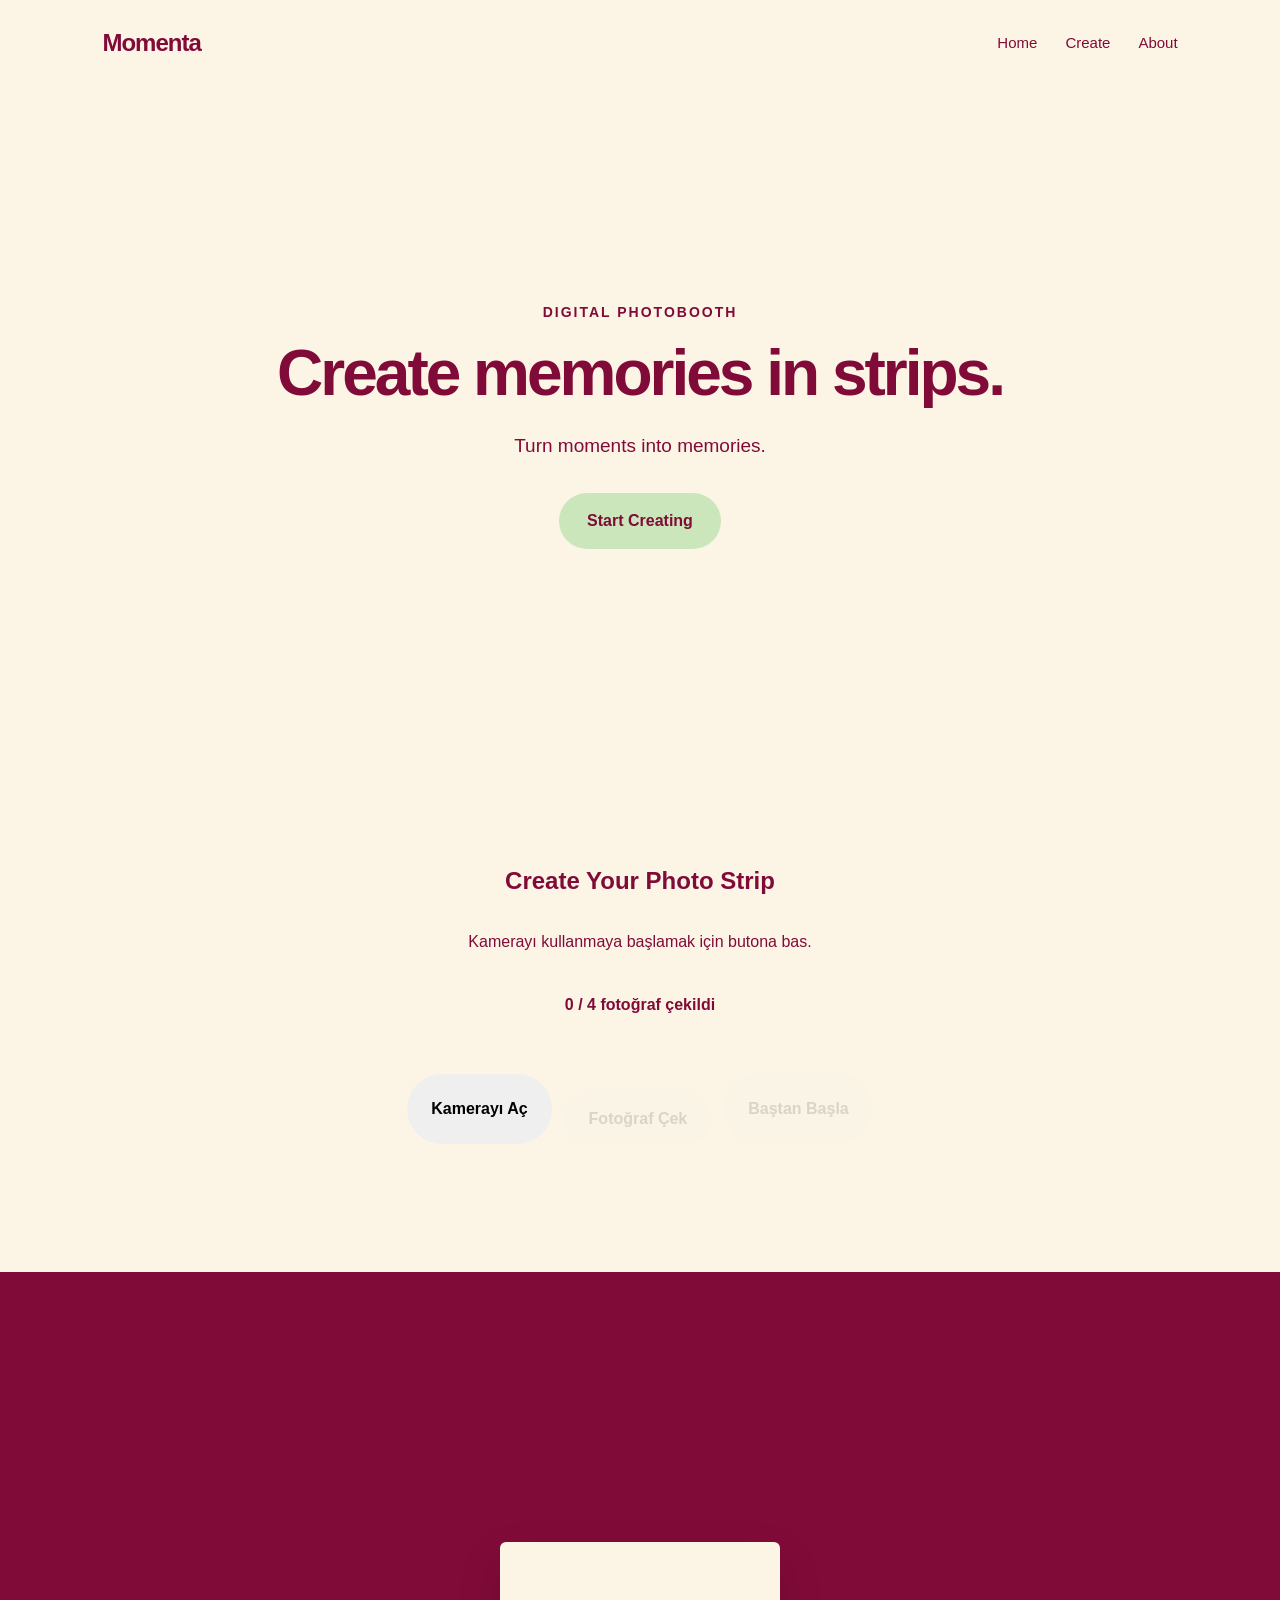
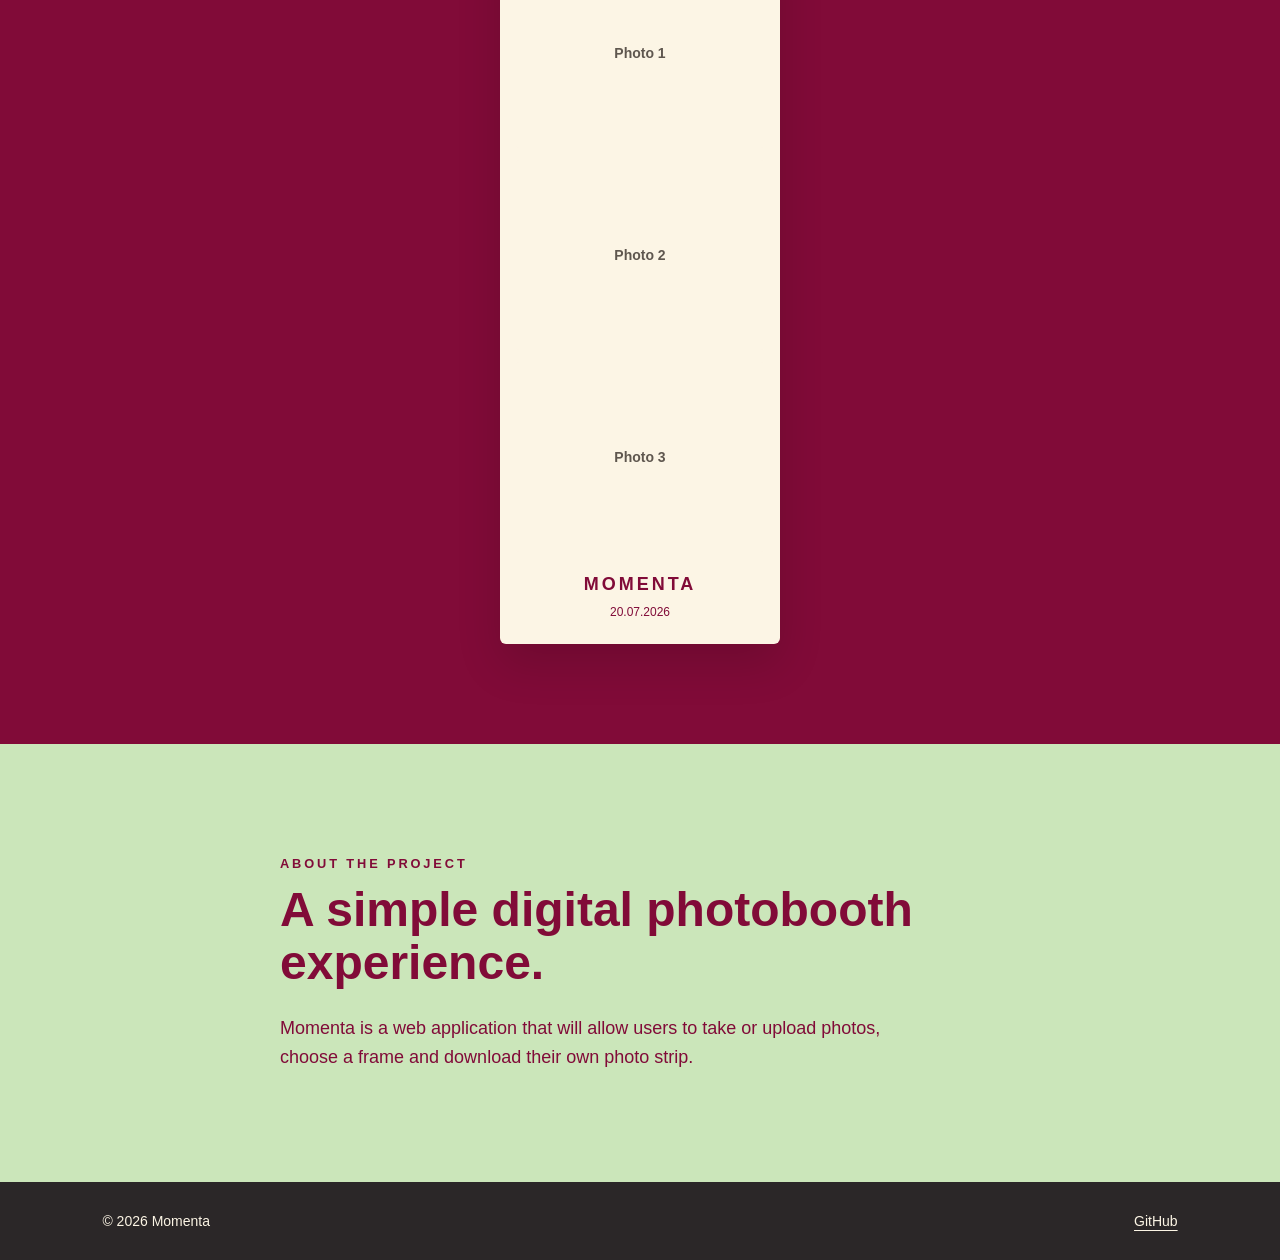
==== commit 3e51b715: "Add multi-photo capture session" ====
--- a/index1.html
+++ b/index1.html
@@ -1,54 +1,221 @@
 <!DOCTYPE html>
 <html lang="en">
-
 <head>
     <meta charset="UTF-8">
-    <meta name="viewport" content="width=device-width, initial-scale=1.0">
-
-    <title>Momento</title>
+
+    <meta
+        name="viewport"
+        content="width=device-width, initial-scale=1.0"
+    >
+
+    <title>Momenta</title>
 
     <link rel="stylesheet" href="style.css">
 </head>
 
 <body>
 
-    <header>
-
-        <h1>Momento</h1>
-
-        <nav>
-            <a href="#">Home</a>
-            <a href="#">Create</a>
-            <a href="#">About</a>
+    <!-- HEADER -->
+    <header class="header">
+
+        <a href="#" class="logo">
+            Momenta
+        </a>
+
+        <nav class="navigation">
+            <a href="#home">Home</a>
+            <a href="#preview">Create</a>
+            <a href="#about">About</a>
         </nav>
 
     </header>
 
 
+
+    <!-- MAIN CONTENT -->
     <main>
 
-        <section class="hero">
-
-            <h2>Create memories in strips.</h2>
-
-            <p>
-                Turn your favorite photos into beautiful digital photostrips.
-            </p>
-
-            <button>Start Creating</button>
+        <!-- HERO SECTION -->
+        <section class="hero" id="home">
+
+            <div class="hero-content">
+
+                <p class="hero-label">
+                    Digital Photobooth
+                </p>
+
+                <h1>
+                    Create memories in strips.
+                </h1>
+
+                <p class="hero-description">
+                    Turn moments into memories.
+                </p>
+
+                <a href="#preview" class="primary-button">
+                    Start Creating
+                </a>
+
+            </div>
 
         </section>
 
+      <section class="camera-section">
+
+    <h2>Create Your Photo Strip</h2>
+
+    <p id="camera-status">
+
+        Kamerayı kullanmaya başlamak için butona bas.
+
+    </p>
+
+           <p id="photo-counter">
+            0 / 4 fotoğraf çekildi
+        </p>
+    </div>
+
+    <div class="camera-container">
+        <video
+            id="camera"
+            autoplay
+            playsinline
+        ></video>
+    </div>
+
+    <div class="camera-actions">
+        <button id="start-camera" type="button">
+            Kamerayı Aç
+        </button>
+
+        <button id="capture-photo" type="button" disabled>
+            Fotoğraf Çek
+        </button>
+
+        <button id="reset-session" type="button" disabled>
+            Baştan Başla
+        </button>
+    </div>
+
+    <div
+        id="photo-gallery"
+        class="photo-gallery"
+        aria-label="Çekilen fotoğraflar"
+    ></div>
+
+    <section
+        id="strip-result"
+        class="strip-result"
+        hidden
+    >
+        <h3>Your Photo Strip</h3>
+
+        <canvas id="strip-canvas"></canvas>
+    </section>
+
+    <canvas
+        id="photo-canvas"
+        hidden
+    ></canvas>
+
+<img
+    id="photo-preview"
+    alt="Photo Preview"
+/>
+
+</section>
+
+
+        <!-- PREVIEW SECTION -->
+        <section class="preview-section" id="preview">
+
+            <div class="section-heading">
+
+                <p class="section-label">
+                    Preview
+                </p>
+
+                <h2>
+                    Your first photo strip
+                </h2>
+
+                <p>
+                    This is a temporary preview. Later, these
+                    boxes will contain real photos.
+                </p>
+
+            </div>
+
+
+            <div class="photo-strip">
+
+                <div class="photo-placeholder">
+                    <span>Photo 1</span>
+                </div>
+
+                <div class="photo-placeholder">
+                    <span>Photo 2</span>
+                </div>
+
+                <div class="photo-placeholder">
+                    <span>Photo 3</span>
+                </div>
+
+                <p class="photo-strip-title">
+                    MOMENTA
+                </p>
+
+                <p class="photo-strip-date">
+                    20.07.2026
+                </p>
+
+            </div>
+
+        </section>
+
+
+        <!-- ABOUT SECTION -->
+        <section class="about-section" id="about">
+
+            <div class="about-content">
+
+                <p class="section-label">
+                    About the project
+                </p>
+
+                <h2>
+                    A simple digital photobooth experience.
+                </h2>
+
+                <p>
+                    Momenta is a web application that will allow
+                    users to take or upload photos, choose a frame
+                    and download their own photo strip.
+                </p>
+
+            </div>
+
+        </section>
+
     </main>
 
 
-    <footer>
-
-        <p>© 2026 Momento</p>
+    <!-- FOOTER -->
+    <footer class="footer">
+
+        <p>
+            © 2026 Momenta
+        </p>
+
+        <a
+            href="https://github.com/esmaktass/momenta-photobooth"
+            target="_blank"
+            rel="noopener noreferrer"
+        >
+            GitHub
+        </a>
 
     </footer>
-
+<script src="script.js"></script>
 </body>
 
-</html>
-
--- a/style.css
+++ b/style.css
@@ -1,83 +1,587 @@
+/* -------------------- */
+/* GENERAL RESET        */
+/* -------------------- */
+
 * {
     margin: 0;
     padding: 0;
     box-sizing: border-box;
 }
 
+
+/* -------------------- */
+/* GLOBAL STYLES        */
+/* -------------------- */
+
+html {
+    scroll-behavior: smooth;
+}
+
 body {
-    font-family: Arial, sans-serif;
-    background-color: #f5f1eb;
-    color: #9f043d;
-}
-
-header {
+    font-family: Arial, Helvetica, sans-serif;
+    background-color: #FCF5E5;
+    color: #810B38;
+    line-height: 1.6;
+}
+
+a {
+    color: inherit;
+    text-decoration: none;
+}
+
+
+/* -------------------- */
+/* HEADER               */
+/* -------------------- */
+
+.header {
+    width: 100%;
+
     display: flex;
     justify-content: space-between;
     align-items: center;
 
     padding: 24px 8%;
-}
-
-nav {
-    display: flex;
-    gap: 24px;
-}
-
-nav a {
-    text-decoration: none;
-    color: #9f043d;
-}
+
+    background-color: #FCF5E5;
+
+    border-bottom: 1px solid #FCF5E5;
+}
+
+.logo {
+    font-size: 24px;
+    font-weight: 700;
+    letter-spacing: -1px;
+}
+
+.navigation {
+    display: flex;
+    align-items: center;
+    gap: 28px;
+}
+
+.navigation a {
+    font-size: 15px;
+    font-weight: 500;
+
+    transition: opacity 0.2s ease;
+}
+
+.navigation a:hover {
+    opacity: 0.55;
+}
+
+
+/* -------------------- */
+/* HERO SECTION         */
+/* -------------------- */
 
 .hero {
-    min-height: 80vh;
-
+    min-height: 75vh;
+
+    display: flex;
+    justify-content: center;
+    align-items: center;
+
+    padding: 80px 8%;
+}
+
+.hero-content {
+    max-width: 760px;
+    text-align: center;
+}
+
+.hero-label {
+    margin-bottom: 16px;
+
+    font-size: 14px;
+    font-weight: 700;
+
+    letter-spacing: 2px;
+    text-transform: uppercase;
+}
+
+.hero h1 {
+    font-size: 64px;
+    line-height: 1.05;
+    letter-spacing: -3px;
+}
+
+.hero-description {
+    max-width: 580px;
+
+    margin: 24px auto 0;
+
+    font-size: 19px;
+    color: #810B38;
+}
+
+.primary-button {
+    display: inline-block;
+
+    margin-top: 32px;
+    padding: 15px 28px;
+
+    background-color: #CBE6BA;
+    color: #810B38;
+
+    border-radius: 999px;
+
+    font-size: 16px;
+    font-weight: 600;
+
+    transition:
+        transform 0.2s ease,
+        opacity 0.2s ease;
+}
+
+.primary-button:hover {
+    transform: translateY(-2px);
+    opacity: 0.85;
+}
+
+
+/* -------------------- */
+/* PREVIEW SECTION      */
+/* -------------------- */
+
+.preview-section {
     display: flex;
     flex-direction: column;
+    align-items: center;
+
+    padding: 100px 8%;
+
+    background-color: #810B38;
+}
+
+.section-heading {
+    max-width: 650px;
+
+    margin-bottom: 50px;
+
+    text-align: center;
+}
+
+.section-label {
+    margin-bottom: 12px;
+
+    font-size: 13px;
+    font-weight: 700;
+
+    letter-spacing: 2px;
+    text-transform: uppercase;
+}
+
+.section-heading h2 {
+    margin-bottom: 16px;
+
+    font-size: 42px;
+    line-height: 1.15;
+}
+
+.section-heading p:last-child {
+    color: #810B38;
+}
+
+
+/* -------------------- */
+/* PHOTO STRIP          */
+/* -------------------- */
+
+.photo-strip {
+    width: 280px;
+
+    display: flex;
+    flex-direction: column;
+    gap: 12px;
+
+    padding: 16px 16px 22px;
+
+    background-color: #FCF5E5;
+
+    border-radius: 6px;
+
+    box-shadow: 0 20px 45px rgba(0, 0, 0, 0.14);
+}
+
+.photo-placeholder {
+    height: 190px;
+
+    display: flex;
     justify-content: center;
     align-items: center;
 
+    background-color: #FCF5E5;
+
+    border-radius: 3px;
+
+    color: #5f574f;
+    font-size: 14px;
+    font-weight: 600;
+}
+
+.photo-strip-title {
+    margin-top: 6px;
+
     text-align: center;
-}
-
-.hero h2 {
-    font-size: 56px;
-    max-width: 700px;
-}
-
-.hero p {
-    margin-top: 20px;
-    font-size: 20px;
-}
-
-button {
+
+    font-size: 18px;
+    font-weight: 700;
+    letter-spacing: 3px;
+}
+
+.photo-strip-date {
+    margin-top: -8px;
+
+    text-align: center;
+
+    font-size: 12px;
+    color: #810B38;
+}
+
+
+/* -------------------- */
+/* ABOUT SECTION        */
+/* -------------------- */
+
+.about-section {
+    padding: 110px 8%;
+
+    background-color: #CBE6BA;
+    color: #810B38;
+}
+
+.about-content {
+    max-width: 720px;
+    margin: 0 auto;
+}
+
+.about-content h2 {
+    margin-bottom: 24px;
+
+    font-size: 48px;
+    line-height: 1.1;
+}
+
+.about-content p:last-child {
+    max-width: 630px;
+
+    font-size: 18px;
+    color: #810B38;
+}
+
+
+/* -------------------- */
+/* FOOTER               */
+/* -------------------- */
+
+.footer {
+    display: flex;
+    justify-content: space-between;
+    align-items: center;
+
+    padding: 28px 8%;
+
+    background-color: #2b2728;
+    color: #FCF5E5;
+
+    font-size: 14px;
+}
+
+.footer a {
+    text-decoration: underline;
+    text-underline-offset: 4px;
+}
+
+
+/* -------------------- */
+/* TABLET DESIGN        */
+/* -------------------- */
+
+@media (max-width: 768px) {
+
+    .header {
+        flex-direction: column;
+        gap: 18px;
+
+        padding: 22px 6%;
+    }
+
+    .navigation {
+        gap: 20px;
+    }
+
+    .hero {
+        min-height: 65vh;
+        padding: 70px 6%;
+    }
+
+    .hero h1 {
+        font-size: 46px;
+        letter-spacing: -2px;
+    }
+
+    .hero-description {
+        font-size: 17px;
+    }
+
+    .preview-section {
+        padding: 80px 6%;
+    }
+
+    .section-heading h2 {
+        font-size: 34px;
+    }
+
+    .about-section {
+        padding: 80px 6%;
+    }
+
+    .about-content h2 {
+        font-size: 38px;
+    }
+
+}
+
+
+/* -------------------- */
+/* MOBILE DESIGN        */
+/* -------------------- */
+
+@media (max-width: 480px) {
+
+    .navigation {
+        gap: 15px;
+    }
+
+    .navigation a {
+        font-size: 14px;
+    }
+
+    .hero {
+        padding: 60px 20px;
+    }
+
+    .hero h1 {
+        font-size: 38px;
+    }
+
+    .hero-description {
+        font-size: 16px;
+    }
+
+    .photo-strip {
+        width: 100%;
+        max-width: 280px;
+    }
+
+    .photo-placeholder {
+        height: 175px;
+    }
+
+    .about-content h2 {
+        font-size: 32px;
+    }
+
+    .footer {
+        flex-direction: column;
+        gap: 10px;
+
+        text-align: center;
+    }
+
+}
+.status-message.success {
+    color: green;
+}
+
+.status-message.error {
+    color: red;
+}
+.camera-section{
+
+    padding:100px 8%;
+
+    display:flex;
+
+    flex-direction:column;
+
+    align-items:center;
+
+    gap:20px;
+}
+
+#camera{
+
+    width:600px;
+
+    max-width:100%;
+
+    border-radius:20px;
+
+    background:#ddd;
+
+    display:none;
+}
+#camera {
+    display: none;
+    width: 600px;
+    max-width: 100%;
+    border-radius: 20px;
+    background-color: #dddddd;
+
+    transform: scaleX(-1);
+}#capture-photo{
+
+    margin-top:20px;
+
+    padding:12px 25px;
+
+    cursor:pointer;
+
+}
+
+#photo-preview{
+
+    margin-top:30px;
+
+    width:350px;
+
+    border-radius:20px;
+
+    display:none;
+
+    box-shadow:0 10px 25px rgba(0,0,0,.15);
+
+}
+.camera-section {
+    padding: 100px 8%;
+    display: flex;
+    flex-direction: column;
+    align-items: center;
+    gap: 28px;
+    text-align: center;
+}
+
+.camera-header {
+    max-width: 650px;
+}
+
+.section-label {
+    margin-bottom: 10px;
+    font-size: 0.8rem;
+    font-weight: 700;
+    letter-spacing: 0.18rem;
+    text-transform: uppercase;
+}
+
+.camera-header h2 {
+    margin-bottom: 12px;
+    font-size: clamp(2rem, 5vw, 3.5rem);
+}
+
+#camera-status {
+    margin-bottom: 10px;
+    line-height: 1.6;
+}
+
+#photo-counter {
+    font-weight: 700;
+}
+
+.camera-container {
+    width: min(100%, 650px);
+    overflow: hidden;
+    border-radius: 24px;
+    background-color: #dddddd;
+    box-shadow: 0 18px 45px rgba(0, 0, 0, 0.12);
+}
+
+#camera {
+    display: none;
+    width: 100%;
+    aspect-ratio: 4 / 3;
+    object-fit: cover;
+
+    /* Canlı önizlemenin ayna gibi görünmesini sağlar. */
+    transform: scaleX(-1);
+}
+
+.camera-actions {
+    display: flex;
+    flex-wrap: wrap;
+    justify-content: center;
+    gap: 12px;
+}
+
+.camera-actions button {
+    padding: 13px 24px;
+    border: none;
+    border-radius: 999px;
+    font: inherit;
+    font-weight: 600;
+    cursor: pointer;
+    transition:
+        transform 0.2s ease,
+        opacity 0.2s ease;
+}
+
+.camera-actions button:hover:not(:disabled) {
+    transform: translateY(-2px);
+}
+
+.camera-actions button:disabled {
+    cursor: not-allowed;
+    opacity: 0.45;
+}
+
+.photo-gallery {
+    width: min(100%, 800px);
+    display: grid;
+    grid-template-columns: repeat(4, 1fr);
+    gap: 14px;
+}
+
+.photo-thumbnail {
+    width: 100%;
+    aspect-ratio: 4 / 3;
+    object-fit: cover;
+    border-radius: 14px;
+    box-shadow: 0 8px 20px rgba(0, 0, 0, 0.1);
+}
+
+.strip-result {
+    width: 100%;
     margin-top: 30px;
-
-    padding: 15px 30px;
-
-    border: none;
-    border-radius: 30px;
-
-    background-color: #9f043d;
-    color: white;
-
-    font-size: 16px;
-
-    cursor: pointer;
-}
-
-@media (max-width: 768px) {
-
-    header {
-        flex-direction: column;
-        gap: 20px;
-    }
-
-    .hero h2 {
-        font-size: 40px;
-    }
-
-    .hero p {
-        padding: 0 20px;
-    }
-
+}
+
+.strip-result h3 {
+    margin-bottom: 24px;
+    font-size: 2rem;
+}
+
+#strip-canvas {
+    width: min(100%, 320px);
+    height: auto;
+    border-radius: 8px;
+    box-shadow: 0 18px 45px rgba(0, 0, 0, 0.18);
+}
+
+@media (max-width: 700px) {
+    .camera-section {
+        padding: 70px 5%;
+    }
+
+    .photo-gallery {
+        grid-template-columns: repeat(2, 1fr);
+    }
+
+    .camera-actions {
+        width: 100%;
+    }
+
+    .camera-actions button {
+        flex: 1 1 150px;
+    }
 }
